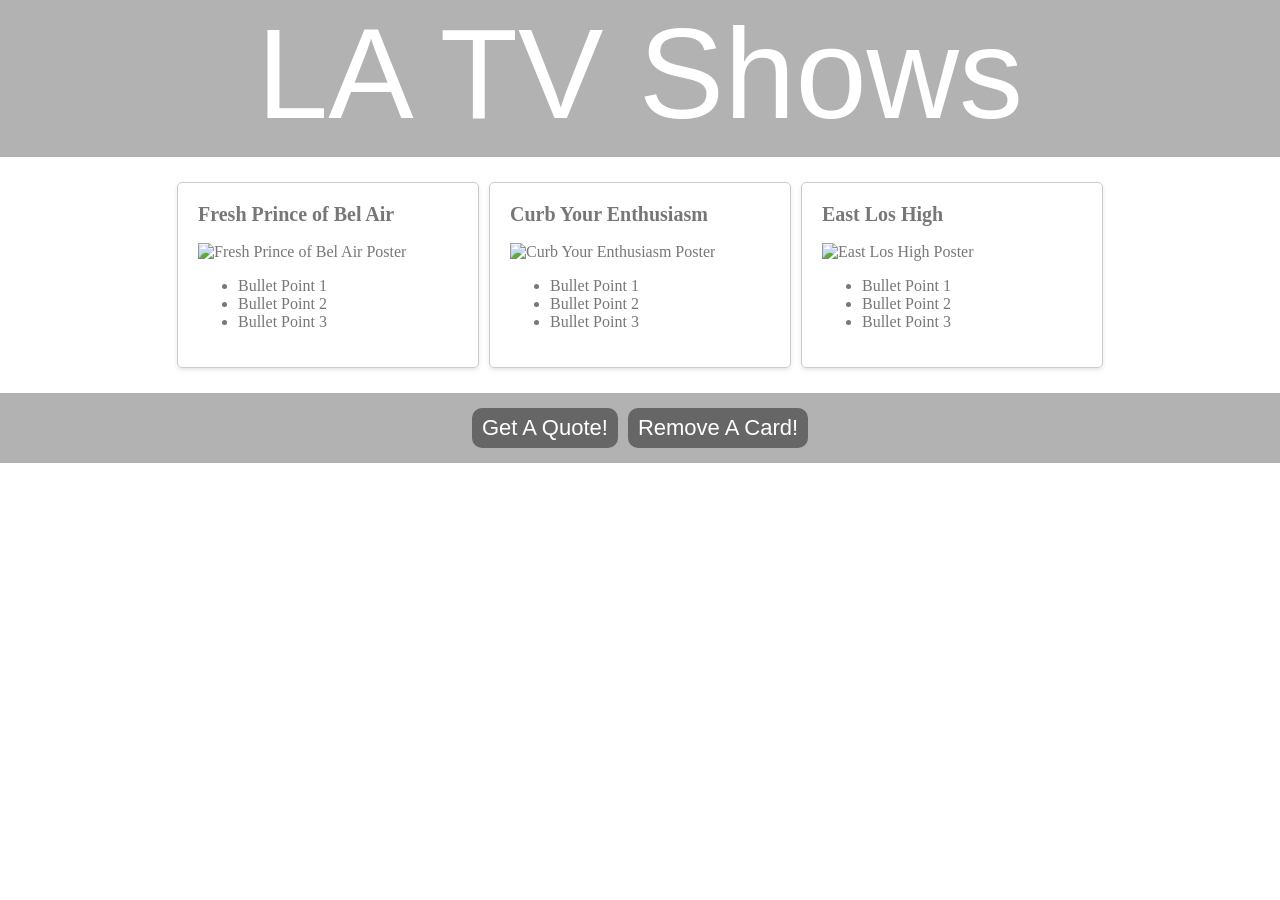
==== index.html @ 78a53ff5 "Initial commit" ====
<!doctype html>
<html>
  <head>
    <title>LA TV Shows | Home</title>
    <meta name="description" content="A Catalog of Shows Set in Los Angeles" />
    <link rel="stylesheet" href="style.css" />
    <script type="text/javascript" src="scripts.js"></script>
  </head>

  <body>
    <header class="main-header">
      <h1 class="title">LA TV Shows</h1>
    </header>
    <div id="card-container"></div>
    <div class="card" style="display: none">
      <div class="card-content">
        <h2>TV Show Title</h2>
        <img src="" alt="TV Show Poster" />
        <ul>
          <li>Bullet Point 1</li>
          <li>Bullet Point 2</li>
          <li>Bullet Point 3</li>
        </ul>
      </div>
    </div>
    <div class="footer">
      <button onclick="quoteAlert()">Get A Quote!</button>
      <button onclick="removeLastCard()">Remove A Card!</button>
    </div>
  </body>
</html>
---- style.css ----
html,
body {
  margin: 0;
  padding: 0;
}

.main-header {
  background-color: rgba(0, 0, 0, 0.3);
  padding-bottom: 10px;
}

.title {
  text-align: center;
  margin: 0;
  font-size: 8em;
  font-family: "Helvetica";
  font-weight: normal;
  color: white;
}

#card-container {
  display: flex;
  justify-content: center;
  margin: 20px;
}

.card {
  width: 300px;
  border: 1px solid #ccc;
  border-radius: 5px;
  box-shadow: 0 2px 4px rgba(0, 0, 0, 0.1);
  margin: 5px;
}

.card-content {
  padding: 20px;
  font-family: "Verdana";
  color: #777;
}

.card-content h2 {
  margin-top: 0;
  font-size: 20px;
}

.card img {
  width: 100%;
  height: auto;
}

.footer {
  display: flex;
  justify-content: center;
  background-color: rgba(0, 0, 0, 0.3);
  padding: 10px;
}

button {
  text-align: center;
  background-color: #666;
  border: none;
  padding-left: 10px;
  padding-right: 10px;
  height: 40px;
  border-radius: 10px;
  color: white;
  font-size: 22px;
  cursor: pointer;
  margin: 5px;
}
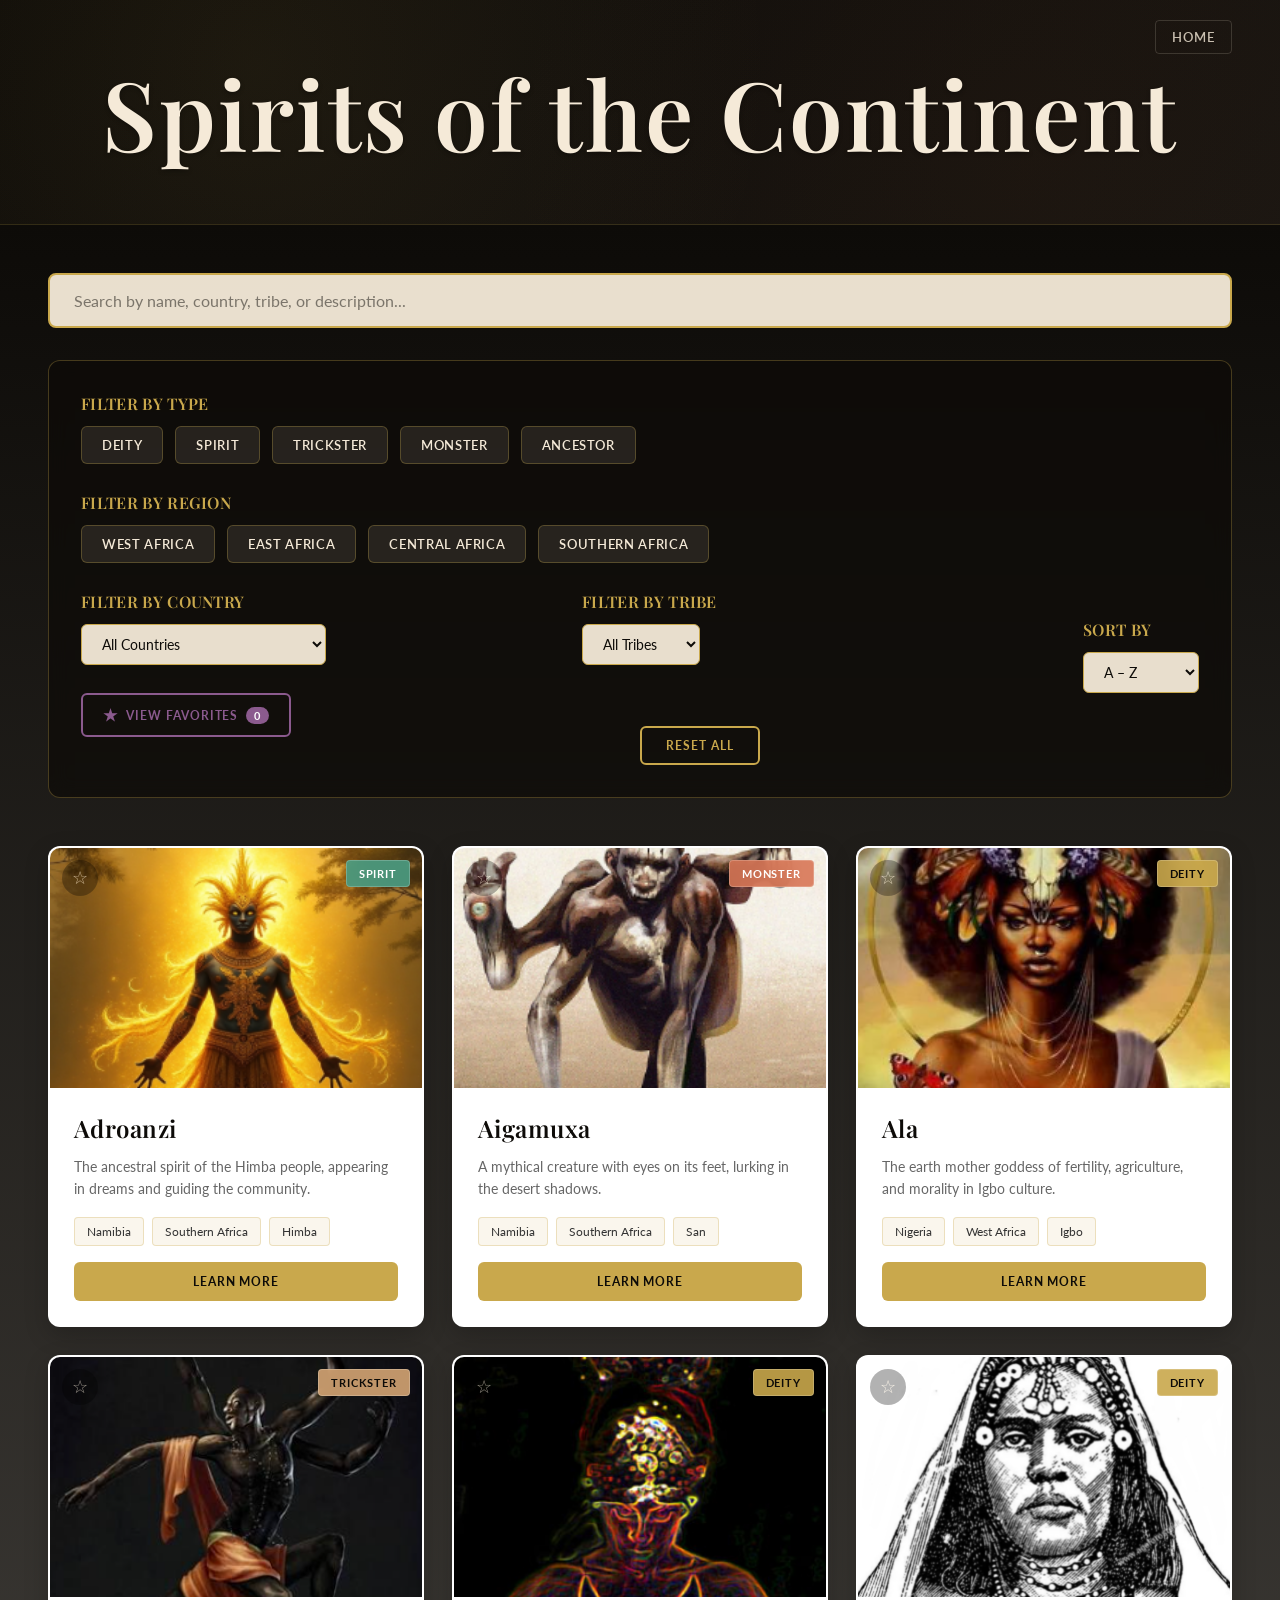
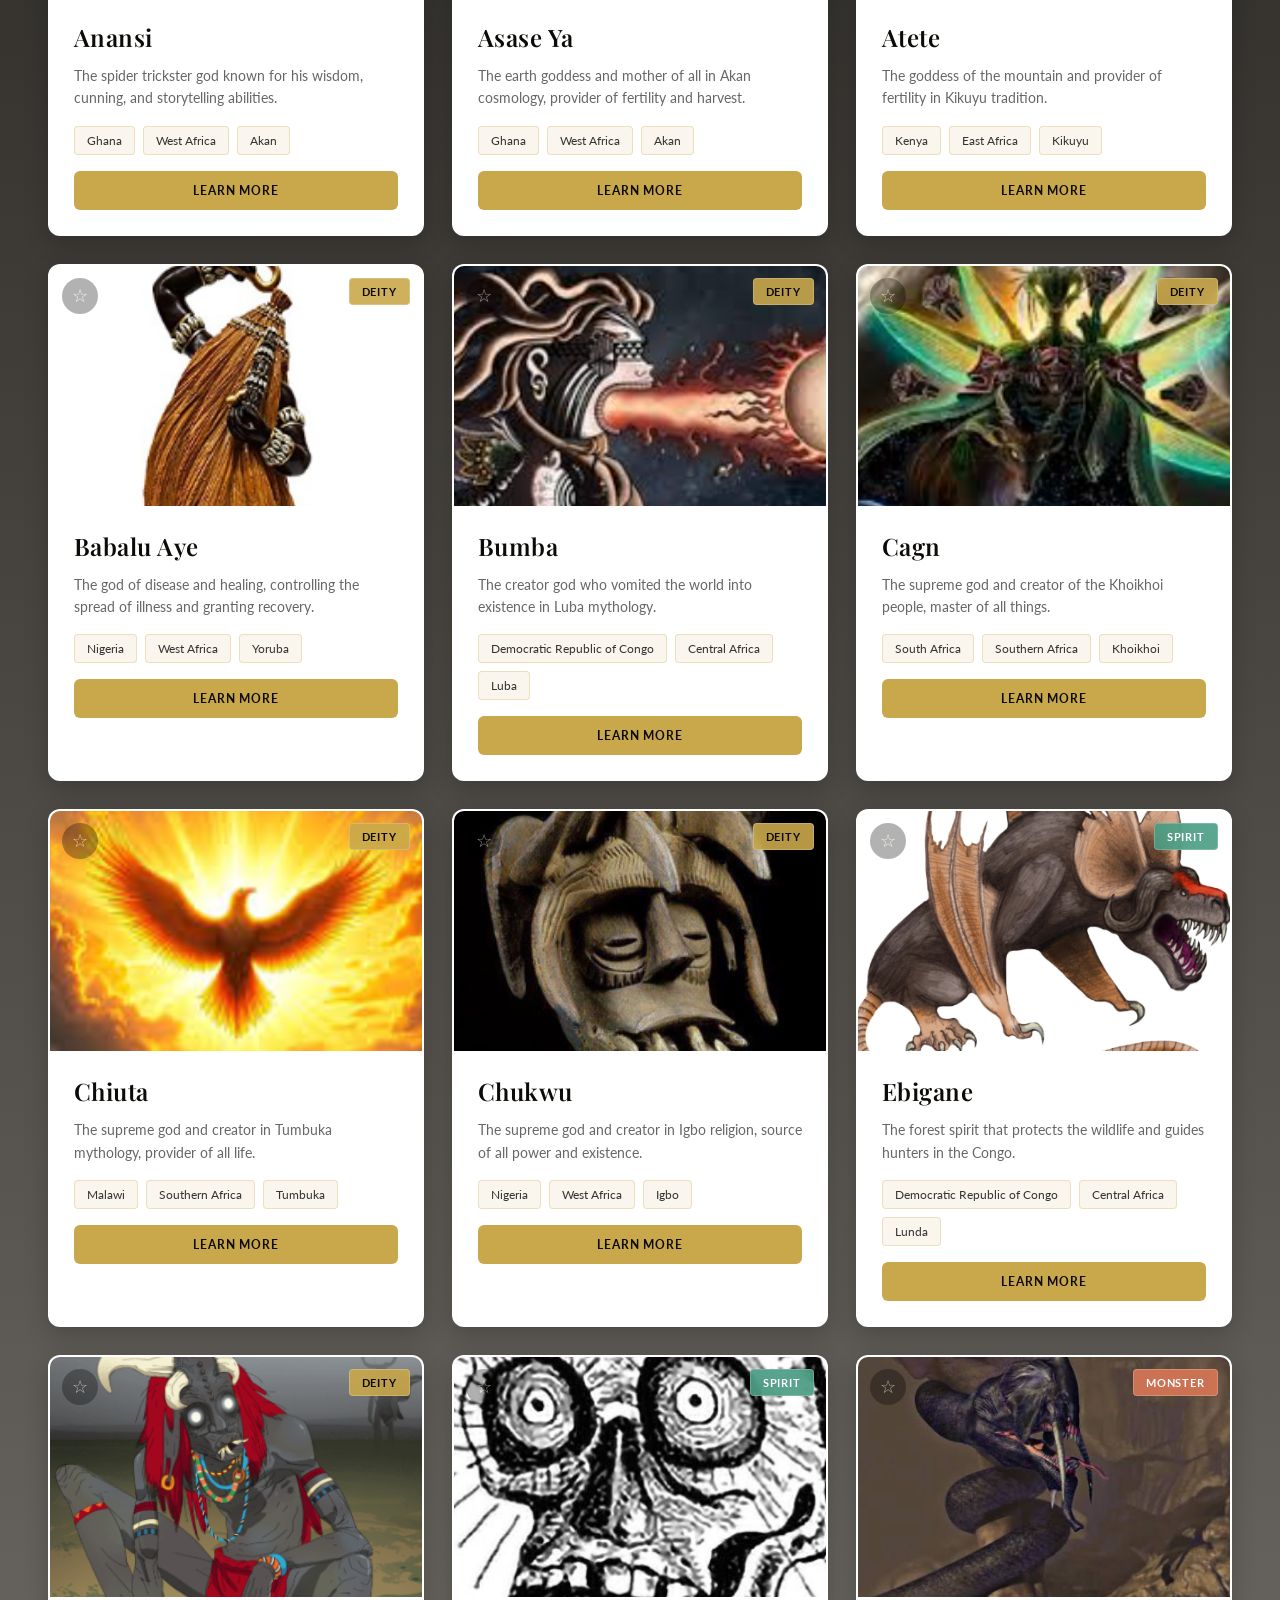
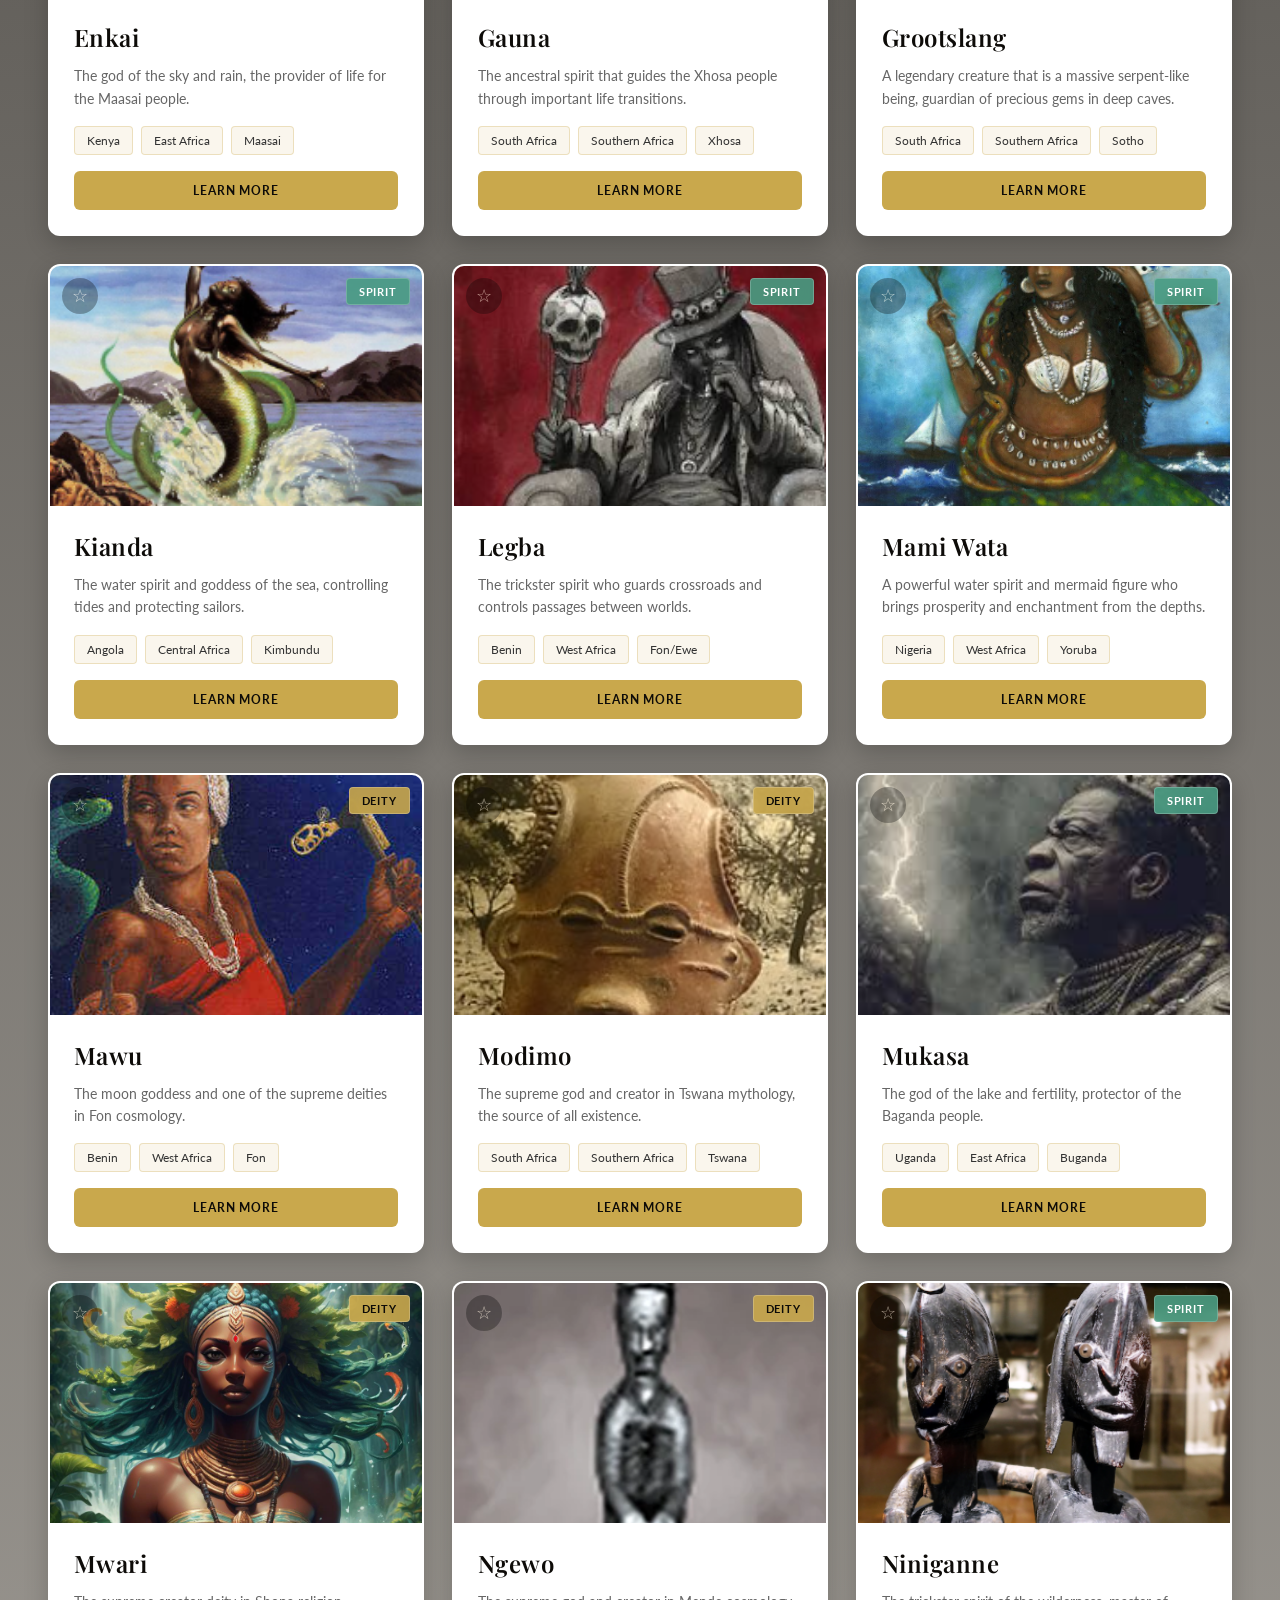
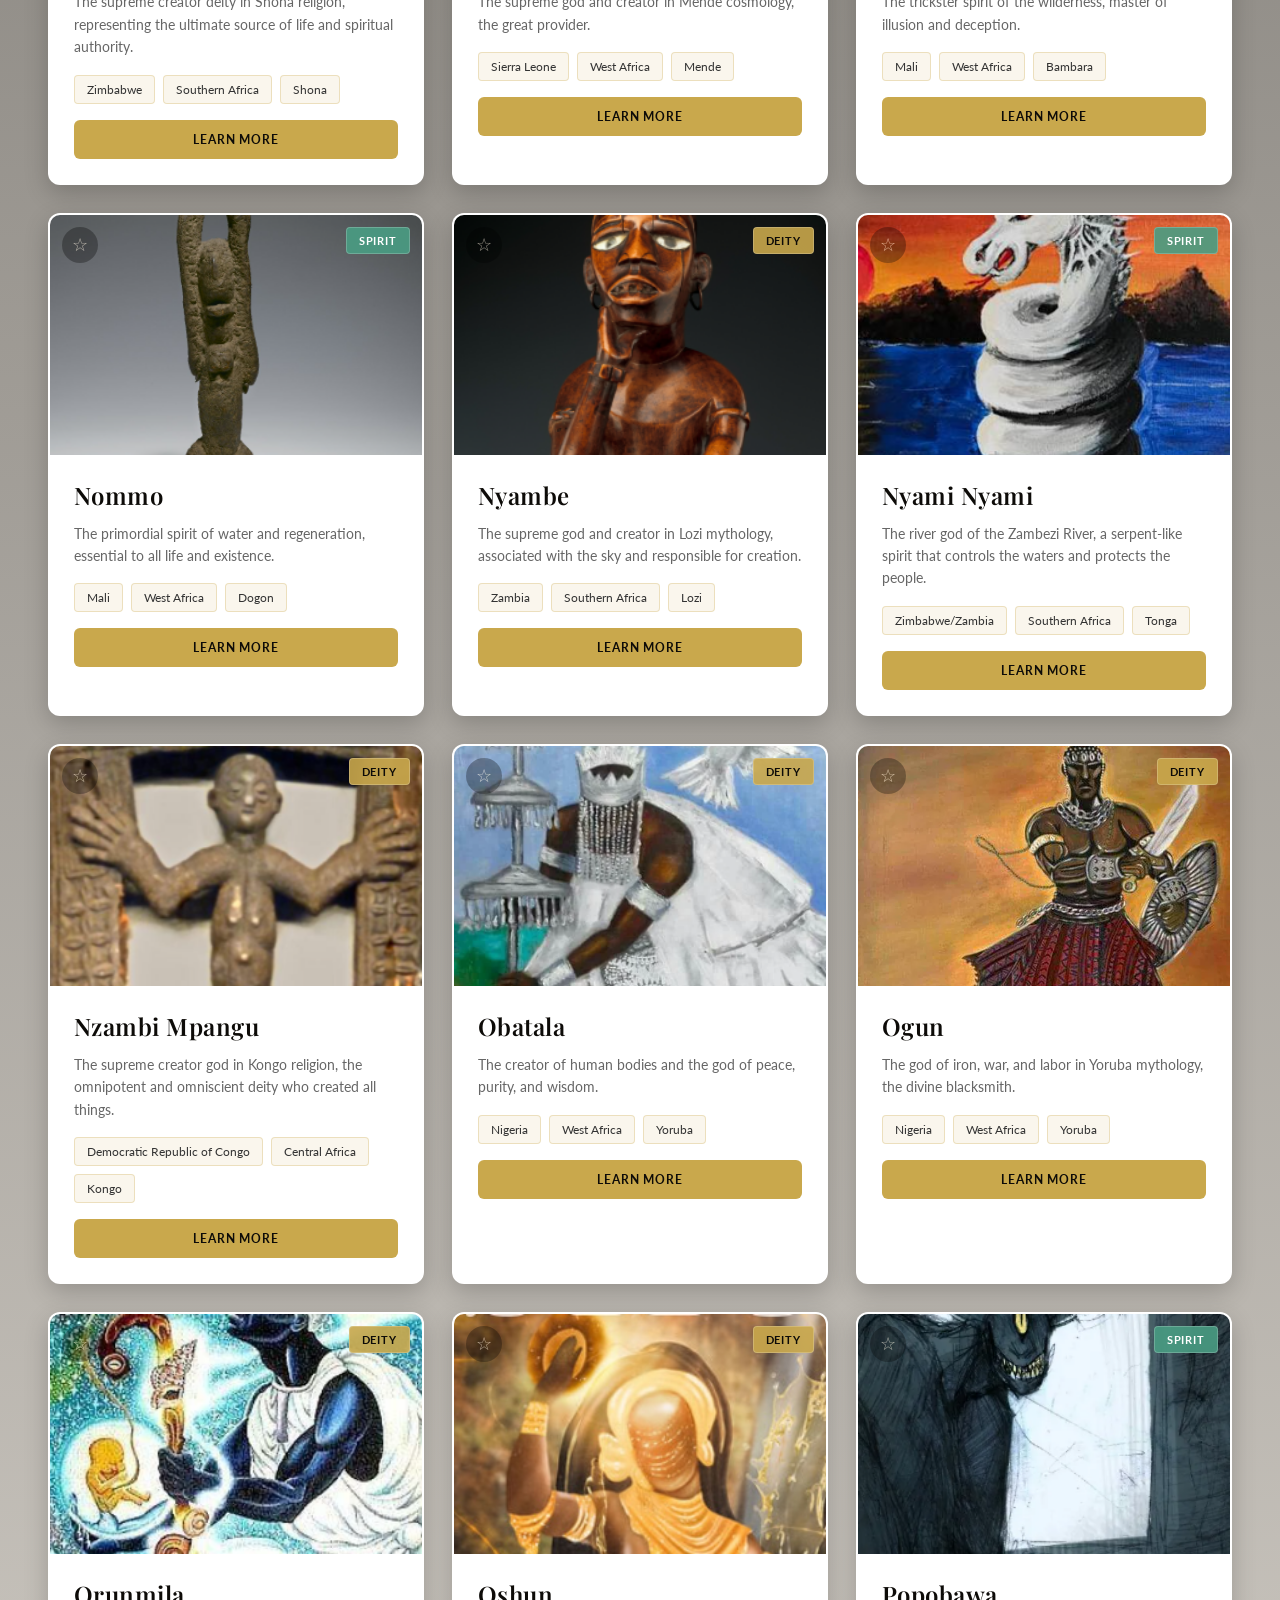
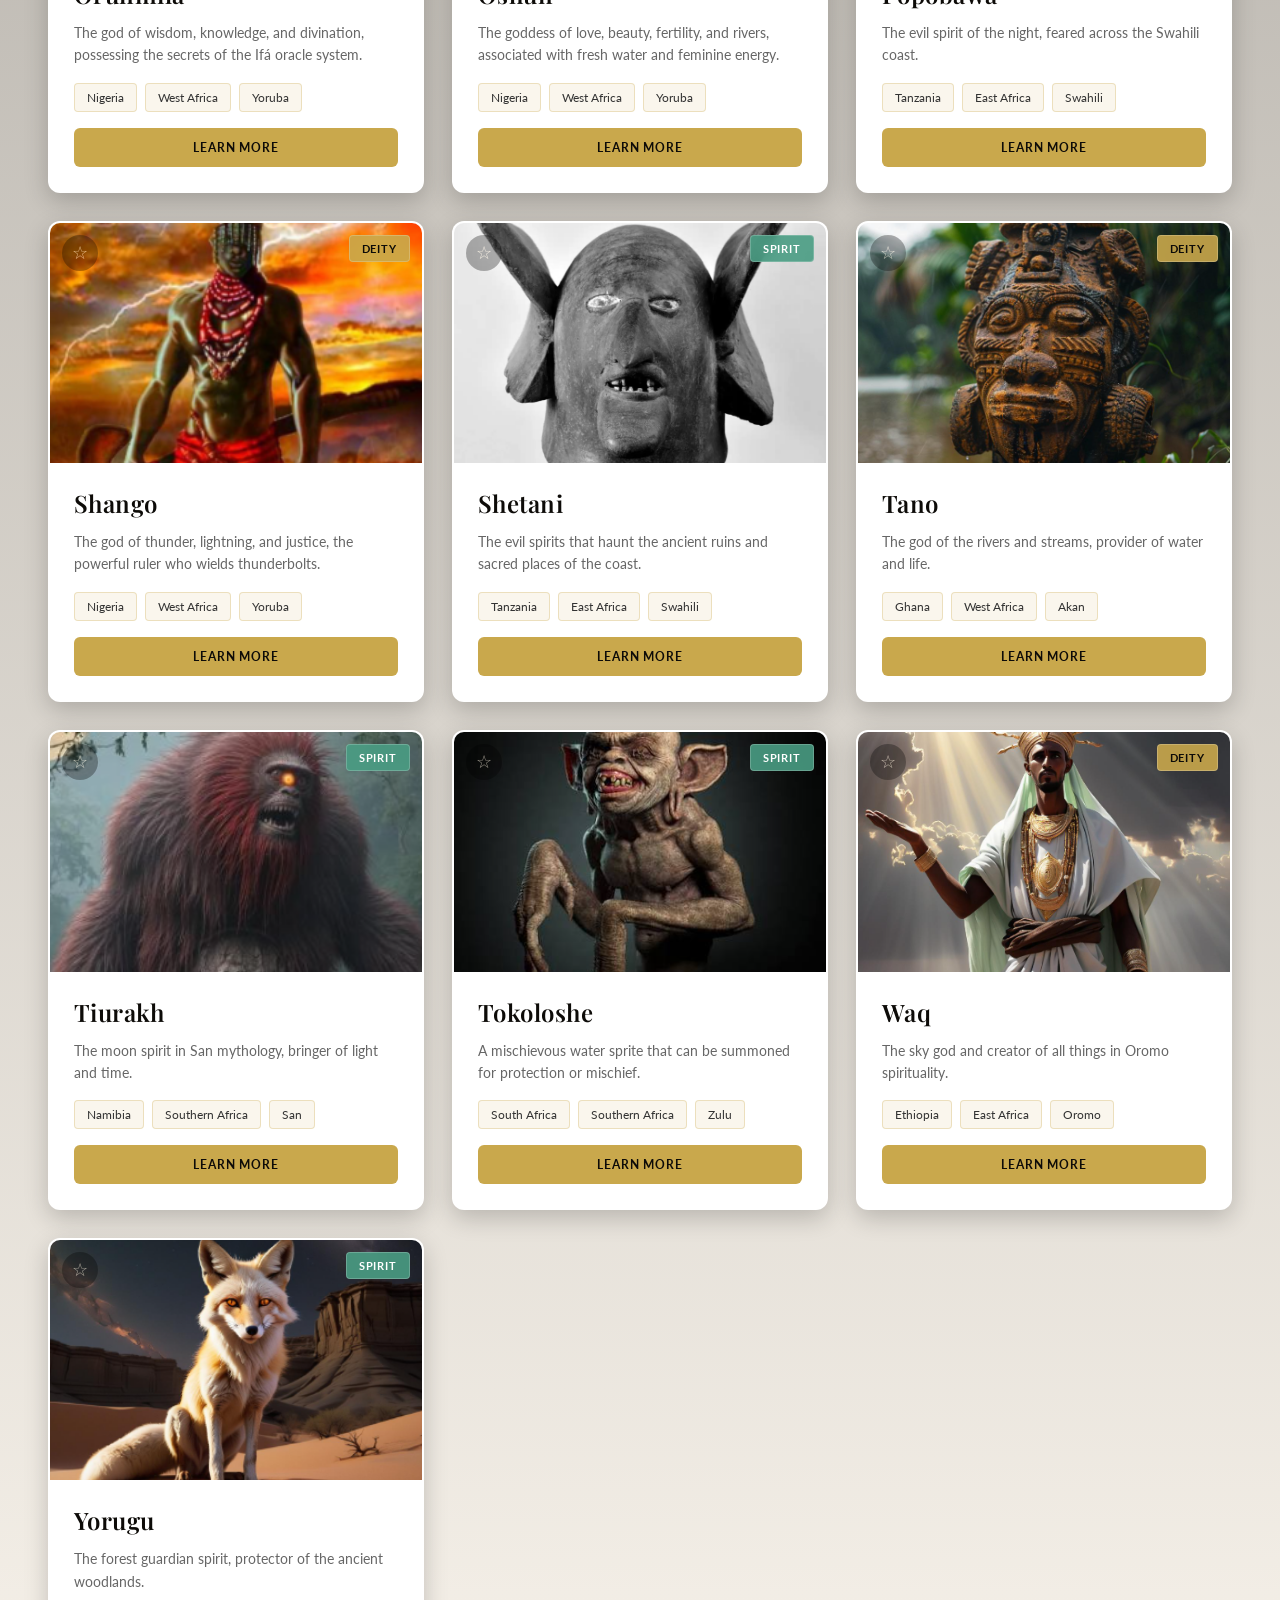
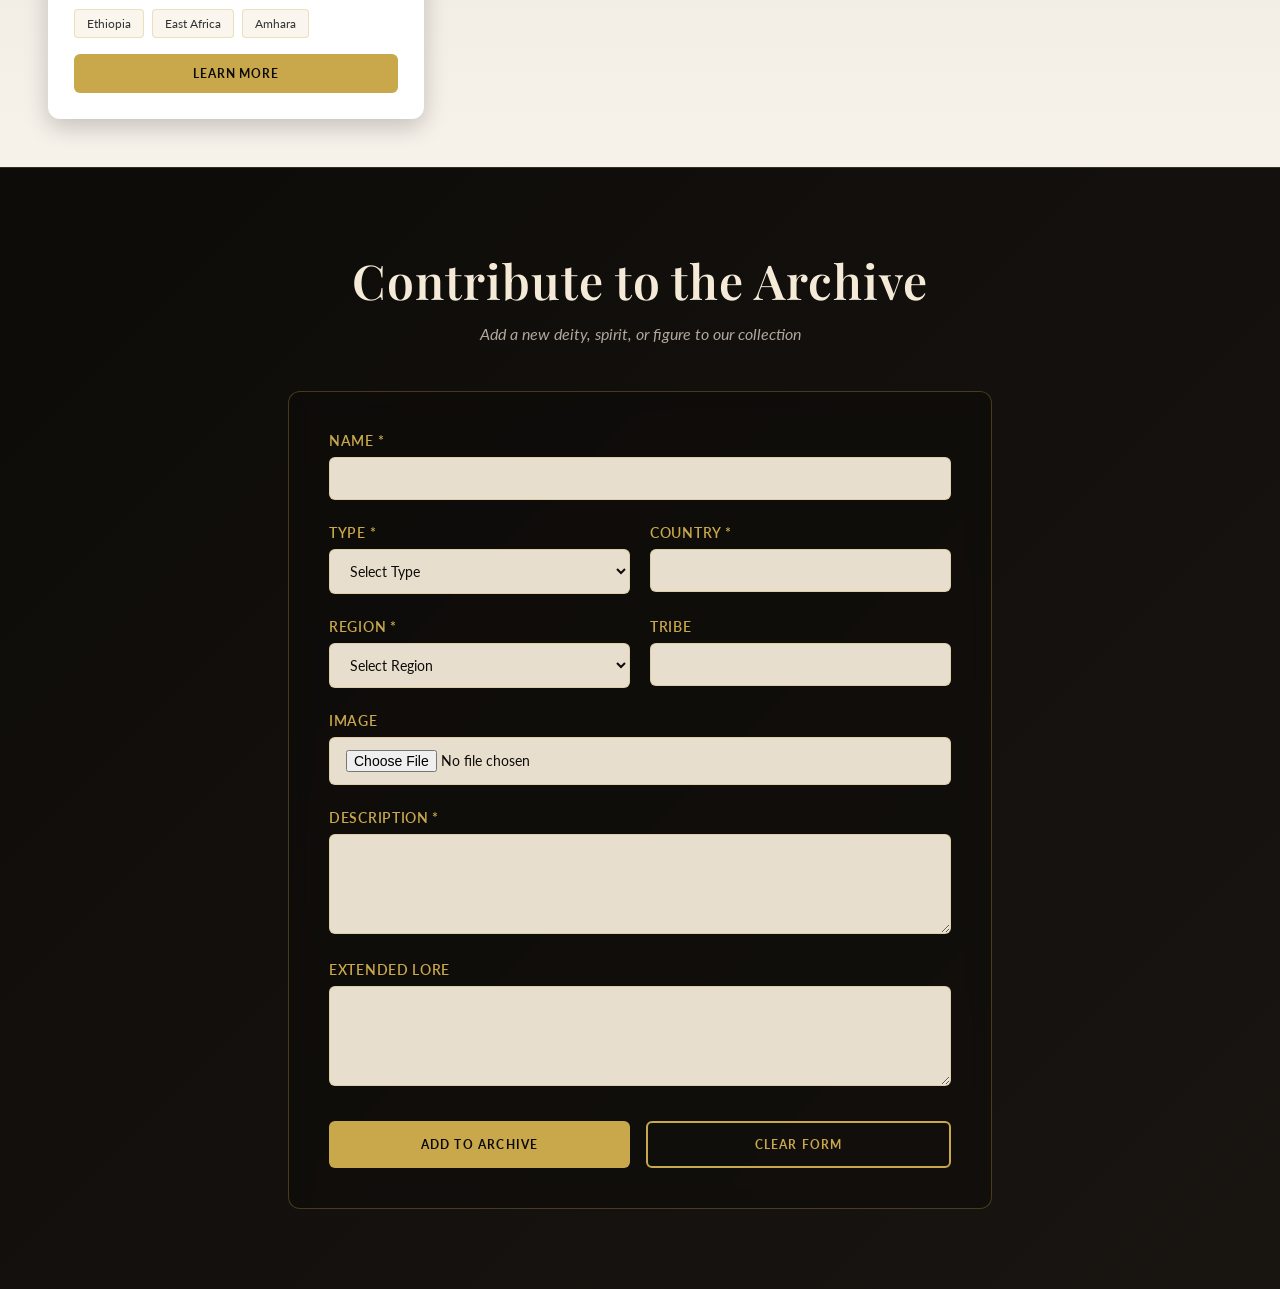
==== commit c85892e0: "Update project with 40 mythology entries, image upload feature, and hero page" ====
--- a/index.html
+++ b/index.html
@@ -1,31 +1,217 @@
 <!doctype html>
 <html>
   <head>
-    <title>LA TV Shows | Home</title>
-    <meta name="description" content="A Catalog of Shows Set in Los Angeles" />
+    <link rel="preconnect" href="https://fonts.googleapis.com">
+    <link rel="preconnect" href="https://fonts.gstatic.com" crossorigin>
+    <link href="https://fonts.googleapis.com/css2?family=Playfair+Display:ital,wght@0,400;0,600;1,400&family=Cormorant+Garamond:ital,wght@0,300;0,400;1,300&family=Lato:wght@300;400;700&display=swap" rel="stylesheet">
+    <title>Spirits of the Continent | African Mythology Catalogue</title>
+    <meta name="description" content="A catalogue of African mythological figures and deities from across the continent" />
     <link rel="stylesheet" href="style.css" />
+  </head>
+
+  <body>
+    <!-- HEADER WITH VIDEO BACKGROUND -->
+    <header class="main-header" id="home">
+      <!-- Video Background -->
+      <video class="header-video-bg" autoplay muted loop playsinline>
+        <source src="assets/index background video.mp4" type="video/mp4">
+      </video>
+      <!-- Overlay for consistent styling -->
+      <div class="header-overlay"></div>
+      
+      <!-- Navigation -->
+      <nav class="header-nav">
+        <a href="hero.html" class="nav-link">Home</a>
+      </nav>
+      
+      <h1 class="title">Spirits of the Continent</h1>
+    </header>
+
+    <!-- CATALOGUE SECTION -->
+    <main class="catalogue-section" id="catalogue">
+      
+      <!-- SEARCH & FILTER PANEL -->
+      <div class="filter-panel">
+        
+        <!-- SEARCH BAR -->
+        <div class="search-container">
+          <input 
+            type="text" 
+            id="search-input" 
+            class="search-input" 
+            placeholder="Search by name, country, tribe, or description..."
+          >
+        </div>
+
+        <!-- FILTER CONTROLS -->
+        <div class="filter-controls">
+          
+          <!-- TYPE FILTERS -->
+          <div class="filter-group">
+            <h3 class="filter-label">Filter by Type</h3>
+            <div class="pills-container">
+              <button class="type-pill" data-type="Deity">Deity</button>
+              <button class="type-pill" data-type="Spirit">Spirit</button>
+              <button class="type-pill" data-type="Trickster">Trickster</button>
+              <button class="type-pill" data-type="Monster">Monster</button>
+              <button class="type-pill" data-type="Ancestor">Ancestor</button>
+            </div>
+          </div>
+
+          <!-- REGION FILTERS -->
+          <div class="filter-group">
+            <h3 class="filter-label">Filter by Region</h3>
+            <div class="pills-container">
+              <button class="region-pill" data-region="West Africa">West Africa</button>
+              <button class="region-pill" data-region="East Africa">East Africa</button>
+              <button class="region-pill" data-region="Central Africa">Central Africa</button>
+              <button class="region-pill" data-region="Southern Africa">Southern Africa</button>
+            </div>
+          </div>
+
+          <!-- DROPDOWNS ROW -->
+          <div class="filter-row">
+            <!-- COUNTRY DROPDOWN -->
+            <div class="filter-group">
+              <label for="country-filter" class="filter-label">Filter by Country</label>
+              <select id="country-filter" class="filter-select">
+                <option value="">All Countries</option>
+              </select>
+            </div>
+
+            <!-- TRIBE DROPDOWN -->
+            <div class="filter-group">
+              <label for="tribe-filter" class="filter-label">Filter by Tribe</label>
+              <select id="tribe-filter" class="filter-select">
+                <option value="">All Tribes</option>
+              </select>
+            </div>
+
+            <!-- SORT DROPDOWN -->
+            <div class="filter-group">
+              <label for="sort-select" class="filter-label">Sort By</label>
+              <select id="sort-select" class="filter-select">
+                <option value="a-z">A – Z</option>
+                <option value="z-a">Z – A</option>
+                <option value="region">By Region</option>
+                <option value="type">By Type</option>
+              </select>
+            </div>
+          </div>
+
+          <!-- SECOND ROW: FAVORITES & RESET -->
+          <div class="filter-row">
+            <!-- FAVORITES BUTTON -->
+            <div class="filter-group">
+              <button id="favorites-btn" class="btn-favorites">
+                <span class="favorites-icon">★</span> View Favorites
+                <span id="favorites-count" class="favorites-count">0</span>
+              </button>
+            </div>
+
+            <!-- RESET BUTTON -->
+            <div class="filter-group">
+              <button id="reset-btn" class="btn-reset">Reset All</button>
+            </div>
+          </div>
+        </div>
+      </div>
+
+      <!-- MYTHS GRID -->
+      <div id="myths-grid" class="myths-grid">
+        <!-- Cards rendered by JavaScript -->
+      </div>
+    </main>
+
+    <!-- ADD DEITY SECTION -->
+    <section class="add-deity-section">
+      <div class="add-deity-container">
+        <h2 class="section-title">Contribute to the Archive</h2>
+        <p class="section-subtitle">Add a new deity, spirit, or figure to our collection</p>
+        
+        <form id="add-deity-form" class="deity-form">
+          <div class="form-group">
+            <label for="deity-name">Name *</label>
+            <input type="text" id="deity-name" required>
+          </div>
+
+          <div class="form-row">
+            <div class="form-group">
+              <label for="deity-type">Type *</label>
+              <select id="deity-type" required>
+                <option value="">Select Type</option>
+                <option value="Deity">Deity</option>
+                <option value="Spirit">Spirit</option>
+                <option value="Trickster">Trickster</option>
+                <option value="Monster">Monster</option>
+                <option value="Ancestor">Ancestor</option>
+              </select>
+            </div>
+
+            <div class="form-group">
+              <label for="deity-country">Country *</label>
+              <input type="text" id="deity-country" required>
+            </div>
+          </div>
+
+          <div class="form-row">
+            <div class="form-group">
+              <label for="deity-region">Region *</label>
+              <select id="deity-region" required>
+                <option value="">Select Region</option>
+                <option value="West Africa">West Africa</option>
+                <option value="East Africa">East Africa</option>
+                <option value="Central Africa">Central Africa</option>
+                <option value="Southern Africa">Southern Africa</option>
+              </select>
+            </div>
+
+            <div class="form-group">
+              <label for="deity-tribe">Tribe</label>
+              <input type="text" id="deity-tribe">
+            </div>
+          </div>
+
+          <div class="form-group">
+            <label for="deity-image">Image</label>
+            <input type="file" id="deity-image" accept="image/*">
+          </div>
+
+          <div class="form-group">
+            <label for="deity-description">Description *</label>
+            <textarea id="deity-description" required></textarea>
+          </div>
+
+          <div class="form-group">
+            <label for="deity-lore">Extended Lore</label>
+            <textarea id="deity-lore"></textarea>
+          </div>
+
+          <div class="form-actions">
+            <button type="submit" class="btn-submit">Add to Archive</button>
+            <button type="button" id="clear-form-btn" class="btn-clear">Clear Form</button>
+          </div>
+        </form>
+      </div>
+    </section>
+
+    <!-- DETAIL MODAL -->
+    <div id="detail-modal" class="modal">
+      <!-- Content rendered by JavaScript -->
+    </div>
+
+    <!-- EDIT MODAL -->
+    <div id="edit-modal" class="modal">
+      <div class="modal-content">
+        <button class="modal-close">&times;</button>
+        <div class="modal-body">
+          <form id="edit-deity-form" class="deity-form">
+            <!-- Form content rendered by JavaScript -->
+          </form>
+        </div>
+      </div>
+    </div>
+
     <script type="text/javascript" src="scripts.js"></script>
-  </head>
-
-  <body>
-    <header class="main-header">
-      <h1 class="title">LA TV Shows</h1>
-    </header>
-    <div id="card-container"></div>
-    <div class="card" style="display: none">
-      <div class="card-content">
-        <h2>TV Show Title</h2>
-        <img src="" alt="TV Show Poster" />
-        <ul>
-          <li>Bullet Point 1</li>
-          <li>Bullet Point 2</li>
-          <li>Bullet Point 3</li>
-        </ul>
-      </div>
-    </div>
-    <div class="footer">
-      <button onclick="quoteAlert()">Get A Quote!</button>
-      <button onclick="removeLastCard()">Remove A Card!</button>
-    </div>
   </body>
 </html>
--- a/style.css
+++ b/style.css
@@ -1,70 +1,1490 @@
-html,
-body {
-  margin: 0;
-  padding: 0;
-}
-
+/* ===== CSS VARIABLES & GLOBAL ===== */
+* { 
+  box-sizing: border-box; 
+  margin: 0; 
+  padding: 0; 
+}
+
+:root {
+  --gold: #c9a84c;
+  --cream: #f5ead8;
+  --white: #ffffff;
+  --dark-bg: #0d0b08;
+  --dark-secondary: #1a1612;
+  --dark-tertiary: #2a2418;
+  --teal: #4a9d83;
+  --amber: #d4a574;
+  --coral: #d97757;
+  --purple: #8b5a8e;
+  --transition: all 0.3s ease;
+}
+
+body { 
+  background: var(--dark-bg);
+  background-image:
+    radial-gradient(circle at 25% 25%, rgba(201,168,76,0.03) 0%, transparent 50%),
+    radial-gradient(circle at 75% 75%, rgba(122,58,16,0.02) 0%, transparent 50%);
+  min-height: 100vh;
+  font-family: 'Lato', sans-serif;
+  color: var(--cream);
+}
+
+/* ===== PAGE HEADER ===== */
 .main-header {
-  background-color: rgba(0, 0, 0, 0.3);
-  padding-bottom: 10px;
+  position: relative;
+  background: linear-gradient(135deg, rgba(13,11,8,0.95) 0%, rgba(26,22,18,0.9) 100%);
+  padding: 48px 0;
+  border-bottom: 1px solid rgba(201,168,76,0.2);
+  overflow: hidden;
+}
+
+/* Header Navigation */
+.header-nav {
+  position: absolute;
+  top: 20px;
+  right: 48px;
+  display: flex;
+  gap: 24px;
+  z-index: 10;
+}
+
+.nav-link {
+  font-family: 'Lato', sans-serif;
+  font-size: 13px;
+  font-weight: 600;
+  letter-spacing: 0.08em;
+  text-transform: uppercase;
+  color: var(--cream);
+  text-decoration: none;
+  opacity: 0.8;
+  transition: var(--transition);
+  padding: 8px 16px;
+  border: 1px solid rgba(245,234,216,0.2);
+  border-radius: 4px;
+}
+
+.nav-link:hover {
+  opacity: 1;
+  color: var(--gold);
+  border-color: var(--gold);
+}
+
+/* ===== ABOUT SECTION ===== */
+.about-section {
+  background: linear-gradient(135deg, rgba(13,11,8,0.95) 0%, rgba(26,22,18,0.9) 100%);
+  padding: 80px 0;
+  border-bottom: 1px solid rgba(201,168,76,0.2);
+}
+
+.about-container {
+  max-width: 800px;
+  margin: 0 auto;
+  padding: 0 48px;
+}
+
+.about-title {
+  font-family: 'Playfair Display', serif;
+  font-size: 48px;
+  font-weight: 600;
+  color: var(--gold);
+  text-align: center;
+  margin-bottom: 32px;
+  letter-spacing: 0.02em;
+}
+
+.about-text {
+  font-family: 'Lato', sans-serif;
+  font-size: 16px;
+  color: var(--cream);
+  line-height: 1.8;
+  margin-bottom: 24px;
+  opacity: 0.9;
+}
+
+.about-text strong {
+  color: var(--gold);
+  font-weight: 600;
+}
+
+.about-back-link {
+  display: inline-block;
+  margin-top: 24px;
+  font-family: 'Lato', sans-serif;
+  font-size: 14px;
+  font-weight: 600;
+  color: var(--gold);
+  text-decoration: none;
+  transition: var(--transition);
+}
+
+.about-back-link:hover {
+  opacity: 0.8;
+  transform: translateX(-4px);
+}
+
+/* About CTA Button for Hero Page */
+.about-cta-button {
+  display: inline-block;
+  margin-top: 24px;
+  padding: 14px 32px;
+  background: var(--gold);
+  color: var(--dark-bg);
+  font-family: 'Lato', sans-serif;
+  font-size: 14px;
+  font-weight: 700;
+  letter-spacing: 0.1em;
+  text-transform: uppercase;
+  text-decoration: none;
+  border-radius: 6px;
+  transition: var(--transition);
+}
+
+.about-cta-button:hover {
+  background: #e2c87a;
+  transform: translateY(-2px);
+  box-shadow: 0 8px 24px rgba(201,168,76,0.3);
+}
+
+/* ===== DARK ABOUT SECTION (Separate from hero video) ===== */
+.about-section-dark {
+  background: #000000;
+  padding: 80px 0;
+  border-top: 1px solid rgba(201,168,76,0.2);
+}
+
+.about-section-dark .about-container {
+  max-width: 800px;
+  margin: 0 auto;
+  padding: 0 48px;
+}
+
+.about-title-dark {
+  font-family: 'Playfair Display', serif;
+  font-size: 48px;
+  font-weight: 600;
+  color: var(--gold);
+  text-align: center;
+  margin-bottom: 32px;
+  letter-spacing: 0.02em;
+}
+
+.about-text-dark {
+  font-family: 'Lato', sans-serif;
+  font-size: 16px;
+  color: var(--cream);
+  line-height: 1.8;
+  margin-bottom: 24px;
+  opacity: 0.9;
+}
+
+.about-text-dark strong {
+  color: var(--gold);
+  font-weight: 600;
+}
+
+/* ===== FAVORITES BUTTON ===== */
+.btn-favorites {
+  display: flex;
+  align-items: center;
+  gap: 8px;
+  padding: 10px 20px;
+  background: transparent;
+  border: 2px solid var(--purple);
+  color: var(--purple);
+  font-family: 'Lato', sans-serif;
+  font-size: 12px;
+  font-weight: 700;
+  letter-spacing: 0.08em;
+  text-transform: uppercase;
+  border-radius: 6px;
+  cursor: pointer;
+  transition: var(--transition);
+}
+
+.btn-favorites:hover {
+  background: var(--purple);
+  color: var(--white);
+}
+
+.btn-favorites.active {
+  background: var(--purple);
+  color: var(--white);
+}
+
+.favorites-icon {
+  font-size: 16px;
+}
+
+.favorites-count {
+  background: var(--purple);
+  color: var(--white);
+  padding: 2px 8px;
+  border-radius: 10px;
+  font-size: 11px;
+}
+
+.btn-favorites:hover .favorites-count,
+.btn-favorites.active .favorites-count {
+  background: var(--white);
+  color: var(--purple);
+}
+
+/* Favorite Star on Card */
+.card-favorite-btn {
+  position: absolute;
+  top: 12px;
+  left: 12px;
+  width: 36px;
+  height: 36px;
+  background: rgba(0,0,0,0.5);
+  border: none;
+  border-radius: 50%;
+  cursor: pointer;
+  font-size: 18px;
+  color: var(--cream);
+  opacity: 0.6;
+  transition: var(--transition);
+  z-index: 5;
+  display: flex;
+  align-items: center;
+  justify-content: center;
+}
+
+.card-favorite-btn:hover {
+  opacity: 1;
+  transform: scale(1.1);
+}
+
+.card-favorite-btn.favorited {
+  color: #ffd700;
+  opacity: 1;
+}
+
+/* Video Background for Header */
+.header-video-bg {
+  position: absolute;
+  top: 0;
+  left: 0;
+  width: 100%;
+  height: 100%;
+  object-fit: cover;
+  z-index: 0;
+}
+
+/* Overlay on top of video */
+.header-overlay {
+  position: absolute;
+  top: 0;
+  left: 0;
+  width: 100%;
+  height: 100%;
+  background: linear-gradient(135deg, rgba(13,11,8,0.85) 0%, rgba(26,22,18,0.8) 100%);
+  z-index: 1;
+}
+
+.main-header::before {
+  content: '';
+  position: absolute;
+  top: 0;
+  left: 0;
+  right: 0;
+  bottom: 0;
+  background: 
+    radial-gradient(circle at 20% 30%, rgba(201,168,76,0.08) 0%, transparent 50%),
+    radial-gradient(circle at 80% 70%, rgba(122,58,16,0.06) 0%, transparent 50%);
+  pointer-events: none;
+  z-index: 2;
 }
 
 .title {
+  position: relative;
+  z-index: 3;
   text-align: center;
   margin: 0;
-  font-size: 8em;
-  font-family: "Helvetica";
-  font-weight: normal;
-  color: white;
-}
-
-#card-container {
-  display: flex;
+  font-family: 'Playfair Display', serif;
+  font-size: clamp(48px, 8vw, 96px);
+  font-weight: 600;
+  color: var(--cream);
+  letter-spacing: 0.02em;
+  text-shadow: 0 2px 4px rgba(0,0,0,0.3);
+}
+
+/* ===== CATALOGUE SECTION ===== */
+.catalogue-section {
+  background: linear-gradient(180deg, #0d0b08 0%, #f7f2ea 100%);
+  padding: 48px 0;
+  min-height: 100vh;
+}
+
+/* ===== FILTER PANEL ===== */
+.filter-panel {
+  max-width: 1400px;
+  margin: 0 auto;
+  padding: 0 48px 48px 48px;
+}
+
+/* Search Container */
+.search-container {
+  margin-bottom: 32px;
+}
+
+.search-input {
+  width: 100%;
+  padding: 16px 24px;
+  font-size: 16px;
+  font-family: 'Lato', sans-serif;
+  background: rgba(245,234,216,0.95);
+  border: 2px solid var(--gold);
+  border-radius: 8px;
+  color: var(--dark-bg);
+  transition: var(--transition);
+}
+
+.search-input::placeholder {
+  color: rgba(13,11,8,0.5);
+}
+
+.search-input:focus {
+  outline: none;
+  box-shadow: 0 0 0 3px rgba(201,168,76,0.2);
+  border-color: var(--gold);
+}
+
+/* Filter Controls */
+.filter-controls {
+  background: rgba(13,11,8,0.7);
+  border: 1px solid rgba(201,168,76,0.3);
+  border-radius: 12px;
+  padding: 32px;
+  backdrop-filter: blur(10px);
+}
+
+.filter-group {
+  margin-bottom: 28px;
+}
+
+.filter-group:last-child {
+  margin-bottom: 0;
+}
+
+.filter-label {
+  font-family: 'Playfair Display', serif;
+  font-size: 16px;
+  font-weight: 600;
+  color: var(--gold);
+  margin-bottom: 12px;
+  display: block;
+  letter-spacing: 0.02em;
+  text-transform: uppercase;
+}
+
+/* Pill Buttons */
+.pills-container {
+  display: flex;
+  gap: 12px;
+  flex-wrap: wrap;
+}
+
+.type-pill,
+.region-pill {
+  padding: 10px 20px;
+  background: rgba(245,234,216,0.1);
+  border: 1px solid rgba(201,168,76,0.3);
+  color: var(--cream);
+  font-family: 'Lato', sans-serif;
+  font-size: 13px;
+  font-weight: 600;
+  letter-spacing: 0.05em;
+  text-transform: uppercase;
+  border-radius: 6px;
+  cursor: pointer;
+  transition: var(--transition);
+}
+
+.type-pill:hover,
+.region-pill:hover {
+  border-color: var(--gold);
+  background: rgba(201,168,76,0.15);
+}
+
+.type-pill.active,
+.region-pill.active {
+  background: var(--gold);
+  color: var(--dark-bg);
+  border-color: var(--gold);
+}
+
+/* Filter Row */
+.filter-row {
+  display: grid;
+  grid-template-columns: 1fr 1fr auto;
+  gap: 20px;
+  align-items: flex-end;
+}
+
+/* Dropdown Selects */
+.filter-select {
+  padding: 10px 16px;
+  background: rgba(245,234,216,0.95);
+  border: 1px solid var(--gold);
+  border-radius: 6px;
+  font-family: 'Lato', sans-serif;
+  font-size: 14px;
+  color: var(--dark-bg);
+  cursor: pointer;
+  transition: var(--transition);
+}
+
+.filter-select:hover {
+  border-color: var(--gold);
+  box-shadow: 0 0 0 3px rgba(201,168,76,0.1);
+}
+
+.filter-select:focus {
+  outline: none;
+  box-shadow: 0 0 0 3px rgba(201,168,76,0.2);
+}
+
+/* Reset Button */
+.btn-reset {
+  padding: 10px 24px;
+  background: transparent;
+  border: 2px solid var(--gold);
+  color: var(--gold);
+  font-family: 'Lato', sans-serif;
+  font-size: 12px;
+  font-weight: 700;
+  letter-spacing: 0.08em;
+  text-transform: uppercase;
+  border-radius: 6px;
+  cursor: pointer;
+  transition: var(--transition);
+}
+
+.btn-reset:hover {
+  background: var(--gold);
+  color: var(--dark-bg);
+  transform: translateY(-2px);
+}
+
+/* ===== MYTHS GRID ===== */
+.myths-grid {
+  display: grid;
+  grid-template-columns: repeat(auto-fill, minmax(320px, 1fr));
+  gap: 28px;
+  max-width: 1400px;
+  margin: 0 auto;
+  padding: 0 48px;
+}
+
+/* Myth Card */
+.myth-card {
+  background: var(--white);
+  border-radius: 12px;
+  overflow: hidden;
+  box-shadow: 0 8px 24px rgba(0,0,0,0.2);
+  transition: var(--transition);
+  cursor: pointer;
+  border: 2px solid transparent;
+}
+
+.myth-card:hover {
+  transform: translateY(-12px);
+  box-shadow: 0 16px 48px rgba(0,0,0,0.3);
+  border-color: var(--gold);
+}
+
+/* Card Image Container */
+.card-image-container {
+  position: relative;
+  height: 240px;
+  background: linear-gradient(135deg, #f0ede7 0%, #e8dfd6 100%);
+  overflow: hidden;
+}
+
+.myth-image {
+  width: 100%;
+  height: 100%;
+  object-fit: cover;
+  transition: transform 0.4s ease;
+}
+
+.myth-card:hover .myth-image {
+  transform: scale(1.08);
+}
+
+.myth-icon {
+  width: 100%;
+  height: 100%;
+  display: flex;
+  align-items: center;
   justify-content: center;
-  margin: 20px;
-}
-
-.card {
-  width: 300px;
-  border: 1px solid #ccc;
-  border-radius: 5px;
-  box-shadow: 0 2px 4px rgba(0, 0, 0, 0.1);
-  margin: 5px;
-}
-
-.card-content {
+  color: rgba(201,168,76,0.4);
+  font-size: 80px;
+}
+
+.myth-icon svg {
+  width: 80px;
+  height: 80px;
+  fill: rgba(201,168,76,0.3);
+}
+
+/* Type Badge */
+.type-badge {
+  position: absolute;
+  top: 12px;
+  right: 12px;
+  padding: 6px 12px;
+  font-family: 'Lato', sans-serif;
+  font-size: 11px;
+  font-weight: 700;
+  letter-spacing: 0.08em;
+  text-transform: uppercase;
+  border-radius: 4px;
+  backdrop-filter: blur(8px);
+  border: 1px solid rgba(255,255,255,0.2);
+}
+
+.badge-gold {
+  background: rgba(201,168,76,0.9);
+  color: #0d0b08;
+}
+
+.badge-teal {
+  background: rgba(74,157,131,0.9);
+  color: #ffffff;
+}
+
+.badge-amber {
+  background: rgba(212,165,116,0.9);
+  color: #0d0b08;
+}
+
+.badge-coral {
+  background: rgba(217,119,87,0.9);
+  color: #ffffff;
+}
+
+.badge-purple {
+  background: rgba(139,90,142,0.9);
+  color: #ffffff;
+}
+
+/* Card Body */
+.card-body {
+  padding: 24px;
+  background: var(--white);
+}
+
+.myth-name {
+  font-family: 'Playfair Display', serif;
+  font-size: 24px;
+  font-weight: 600;
+  color: var(--dark-bg);
+  margin-bottom: 12px;
+  letter-spacing: 0.02em;
+}
+
+.myth-description {
+  font-size: 14px;
+  color: #666;
+  line-height: 1.6;
+  margin-bottom: 16px;
+}
+
+/* Tags */
+.myth-tags {
+  display: flex;
+  gap: 8px;
+  flex-wrap: wrap;
+  margin-bottom: 16px;
+}
+
+.tag {
+  display: inline-block;
+  padding: 6px 12px;
+  background: rgba(201,168,76,0.1);
+  border: 1px solid rgba(201,168,76,0.3);
+  color: #333;
+  font-size: 12px;
+  border-radius: 4px;
+  transition: var(--transition);
+}
+
+.tag:hover {
+  background: rgba(201,168,76,0.2);
+  border-color: var(--gold);
+}
+
+/* Learn More Button */
+.learn-more-btn {
+  width: 100%;
+  padding: 12px;
+  background: var(--gold);
+  color: var(--dark-bg);
+  font-family: 'Lato', sans-serif;
+  font-size: 12px;
+  font-weight: 700;
+  letter-spacing: 0.08em;
+  text-transform: uppercase;
+  border: none;
+  border-radius: 6px;
+  cursor: pointer;
+  transition: var(--transition);
+}
+
+.learn-more-btn:hover {
+  background: #e2c87a;
+  transform: translateY(-2px);
+  box-shadow: 0 4px 12px rgba(201,168,76,0.3);
+}
+
+/* No Results */
+.no-results {
+  grid-column: 1 / -1;
+  text-align: center;
+  padding: 60px 20px;
+  color: rgba(245,234,216,0.6);
+  font-size: 18px;
+  font-style: italic;
+}
+
+/* ===== ADD DEITY SECTION ===== */
+.add-deity-section {
+  background: linear-gradient(135deg, rgba(13,11,8,0.95) 0%, rgba(26,22,18,0.9) 100%);
+  border-top: 1px solid rgba(201,168,76,0.2);
+  padding: 80px 0;
+}
+
+.add-deity-container {
+  max-width: 800px;
+  margin: 0 auto;
+  padding: 0 48px;
+}
+
+.section-title {
+  font-family: 'Playfair Display', serif;
+  font-size: 48px;
+  font-weight: 600;
+  color: var(--cream);
+  text-align: center;
+  margin-bottom: 12px;
+  letter-spacing: 0.02em;
+}
+
+.section-subtitle {
+  font-size: 16px;
+  color: rgba(245,234,216,0.7);
+  text-align: center;
+  margin-bottom: 48px;
+  font-style: italic;
+}
+
+/* Form Styles */
+.deity-form {
+  background: rgba(13,11,8,0.5);
+  border: 1px solid rgba(201,168,76,0.3);
+  border-radius: 12px;
+  padding: 40px;
+  backdrop-filter: blur(10px);
+}
+
+.form-title {
+  font-family: 'Playfair Display', serif;
+  font-size: 28px;
+  font-weight: 600;
+  color: var(--gold);
+  margin-bottom: 32px;
+  letter-spacing: 0.02em;
+}
+
+.form-group {
+  margin-bottom: 24px;
+}
+
+.form-row {
+  display: grid;
+  grid-template-columns: 1fr 1fr;
+  gap: 20px;
+}
+
+.form-group label {
+  display: block;
+  font-family: 'Lato', sans-serif;
+  font-size: 14px;
+  font-weight: 600;
+  color: var(--gold);
+  margin-bottom: 8px;
+  letter-spacing: 0.05em;
+  text-transform: uppercase;
+}
+
+.form-group input,
+.form-group select,
+.form-group textarea {
+  width: 100%;
+  padding: 12px 16px;
+  background: rgba(245,234,216,0.95);
+  border: 1px solid rgba(201,168,76,0.3);
+  border-radius: 6px;
+  font-family: 'Lato', sans-serif;
+  font-size: 14px;
+  color: var(--dark-bg);
+  transition: var(--transition);
+}
+
+.form-group textarea {
+  resize: vertical;
+  min-height: 100px;
+  font-family: 'Lato', sans-serif;
+}
+
+.form-group input:focus,
+.form-group select:focus,
+.form-group textarea:focus {
+  outline: none;
+  border-color: var(--gold);
+  box-shadow: 0 0 0 3px rgba(201,168,76,0.2);
+}
+
+/* Form Actions */
+.form-actions {
+  display: flex;
+  gap: 16px;
+  margin-top: 32px;
+}
+
+.btn-submit,
+.btn-clear,
+.btn-edit,
+.btn-remove {
+  padding: 14px 32px;
+  font-family: 'Lato', sans-serif;
+  font-size: 12px;
+  font-weight: 700;
+  letter-spacing: 0.1em;
+  text-transform: uppercase;
+  border: none;
+  border-radius: 6px;
+  cursor: pointer;
+  transition: var(--transition);
+}
+
+.btn-submit {
+  flex: 1;
+  background: var(--gold);
+  color: var(--dark-bg);
+}
+
+.btn-submit:hover {
+  background: #e2c87a;
+  transform: translateY(-2px);
+  box-shadow: 0 8px 24px rgba(201,168,76,0.3);
+}
+
+.btn-clear,
+.btn-cancel {
+  flex: 1;
+  background: transparent;
+  border: 2px solid var(--gold);
+  color: var(--gold);
+}
+
+.btn-clear:hover,
+.btn-cancel:hover {
+  background: rgba(201,168,76,0.1);
+  transform: translateY(-2px);
+}
+
+.btn-edit {
+  background: var(--gold);
+  color: var(--dark-bg);
+}
+
+.btn-edit:hover {
+  background: #e2c87a;
+  transform: translateY(-2px);
+}
+
+.btn-remove {
+  background: transparent;
+  border: 2px solid #d97757;
+  color: #d97757;
+}
+
+.btn-remove:hover {
+  background: rgba(217,119,87,0.1);
+  transform: translateY(-2px);
+}
+
+/* ===== MODALS ===== */
+.modal {
+  display: none;
+  position: fixed;
+  top: 0;
+  left: 0;
+  right: 0;
+  bottom: 0;
+  background: rgba(0,0,0,0.7);
+  backdrop-filter: blur(4px);
+  z-index: 1000;
+  overflow-y: auto;
   padding: 20px;
-  font-family: "Verdana";
-  color: #777;
-}
-
-.card-content h2 {
-  margin-top: 0;
+}
+
+.modal.active {
+  display: flex;
+  align-items: center;
+  justify-content: center;
+}
+
+.modal-content {
+  position: relative;
+  background: var(--white);
+  border-radius: 16px;
+  max-width: 700px;
+  width: 100%;
+  max-height: 90vh;
+  overflow-y: auto;
+  box-shadow: 0 20px 60px rgba(0,0,0,0.4);
+}
+
+.modal-close {
+  position: absolute;
+  top: 20px;
+  right: 20px;
+  width: 40px;
+  height: 40px;
+  background: transparent;
+  border: none;
+  font-size: 32px;
+  color: #333;
+  cursor: pointer;
+  z-index: 10;
+  transition: var(--transition);
+}
+
+.modal-close:hover {
+  color: var(--gold);
+}
+
+/* Detail Modal */
+.modal-image-container {
+  width: 100%;
+  height: 360px;
+  background: linear-gradient(135deg, #f0ede7 0%, #e8dfd6 100%);
+  overflow: hidden;
+}
+
+.modal-image {
+  width: 100%;
+  height: 100%;
+  object-fit: cover;
+}
+
+.modal-icon {
+  width: 100%;
+  height: 100%;
+  display: flex;
+  align-items: center;
+  justify-content: center;
+  font-size: 120px;
+  color: rgba(201,168,76,0.2);
+}
+
+.modal-body {
+  padding: 40px;
+}
+
+.modal-title {
+  font-family: 'Playfair Display', serif;
+  font-size: 36px;
+  font-weight: 600;
+  color: var(--dark-bg);
+  letter-spacing: 0.02em;
+}
+
+.modal-tags {
+  display: flex;
+  gap: 8px;
+  margin-bottom: 28px;
+  flex-wrap: wrap;
+}
+
+.modal-tags .tag {
+  display: inline-block;
+  padding: 8px 14px;
+  background: rgba(201,168,76,0.1);
+  border: 1px solid rgba(201,168,76,0.3);
+  color: #333;
+  font-size: 12px;
+  border-radius: 4px;
+}
+
+.modal-section {
+  margin-bottom: 28px;
+}
+
+.modal-section h3 {
+  font-family: 'Playfair Display', serif;
   font-size: 20px;
-}
-
-.card img {
-  width: 100%;
-  height: auto;
-}
-
-.footer {
-  display: flex;
+  font-weight: 600;
+  color: var(--dark-bg);
+  margin-bottom: 12px;
+  letter-spacing: 0.02em;
+}
+
+.modal-section p {
+  font-size: 15px;
+  color: #555;
+  line-height: 1.8;
+}
+
+.modal-actions {
+  display: flex;
+  gap: 12px;
+  margin-top: 32px;
+  padding-top: 28px;
+  border-top: 1px solid #ddd;
+}
+
+/* ===== RESPONSIVE ===== */
+@media (max-width: 1024px) {
+  .myths-grid {
+    grid-template-columns: repeat(auto-fill, minmax(280px, 1fr));
+    gap: 20px;
+    padding: 0 24px;
+  }
+
+  .filter-panel {
+    padding: 0 24px 32px 24px;
+  }
+
+  .add-deity-section {
+    padding: 60px 0;
+  }
+
+  .add-deity-container {
+    padding: 0 24px;
+  }
+
+  .filter-row {
+    grid-template-columns: 1fr;
+  }
+}
+
+@media (max-width: 768px) {
+  .title {
+    font-size: 48px;
+  }
+
+  .myths-grid {
+    grid-template-columns: 1fr;
+    padding: 0 16px;
+  }
+
+  .filter-panel {
+    padding: 0 16px 24px 16px;
+  }
+
+  .filter-controls {
+    padding: 20px;
+  }
+
+  .filter-row {
+    grid-template-columns: 1fr;
+  }
+
+  .pills-container {
+    gap: 8px;
+  }
+
+  .type-pill,
+  .region-pill {
+    padding: 8px 14px;
+    font-size: 12px;
+  }
+
+  .search-input {
+    font-size: 14px;
+  }
+
+  .add-deity-section {
+    padding: 40px 16px;
+  }
+
+  .add-deity-container {
+    padding: 0;
+  }
+
+  .deity-form {
+    padding: 24px;
+  }
+
+  .section-title {
+    font-size: 32px;
+  }
+
+  .form-row {
+    grid-template-columns: 1fr;
+  }
+
+  .form-actions {
+    flex-direction: column;
+  }
+
+  .btn-submit,
+  .btn-clear {
+    width: 100%;
+  }
+
+  .modal-content {
+    max-height: 95vh;
+    max-width: 90vw;
+  }
+
+  .modal-body {
+    padding: 24px;
+  }
+
+  .modal-title {
+    font-size: 28px;
+  }
+
+  .modal-image-container {
+    height: 240px;
+  }
+}
+
+@media (max-width: 480px) {
+  .main-header {
+    padding: 24px 0;
+  }
+
+  .title {
+    font-size: 32px;
+  }
+
+  .myths-grid {
+    grid-template-columns: 1fr;
+    gap: 16px;
+    padding: 0 12px;
+  }
+
+  .myth-name {
+    font-size: 20px;
+  }
+
+  .myth-description {
+    font-size: 13px;
+  }
+
+  .filter-controls {
+    padding: 16px;
+  }
+
+  .pills-container {
+    gap: 6px;
+  }
+
+  .type-pill,
+  .region-pill {
+    padding: 6px 12px;
+    font-size: 11px;
+  }
+
+  .section-title {
+    font-size: 24px;
+  }
+
+  .deity-form {
+    padding: 16px;
+  }
+
+  .form-group label {
+    font-size: 12px;
+  }
+
+  .form-group input,
+  .form-group select,
+  .form-group textarea {
+    font-size: 14px;
+  }
+
+  .modal-body {
+    padding: 16px;
+  }
+
+  .modal-title {
+    font-size: 22px;
+  }
+
+  .modal-actions {
+    flex-direction: column;
+  }
+
+  .btn-edit,
+  .btn-remove {
+    width: 100%;
+  }
+}
+
+/* ===== HERO SECTION ===== */
+.hero-wrap {
+  position: relative;
+  min-height: 100vh;
+  display: flex;
+  flex-direction: column;
   justify-content: center;
-  background-color: rgba(0, 0, 0, 0.3);
-  padding: 10px;
-}
-
-button {
+  align-items: center;
+  overflow: hidden;
+}
+
+/* Video Background */
+.hero-video-bg {
+  position: absolute;
+  top: 0;
+  left: 0;
+  width: 100%;
+  height: 100%;
+  object-fit: cover;
+  z-index: 0;
+}
+
+/* Background layers */
+.bg-photo {
+  position: absolute;
+  top: 0;
+  left: 0;
+  width: 100%;
+  height: 100%;
+  background-size: cover;
+  background-position: center;
+  z-index: 1;
+}
+
+.bg-wash {
+  position: absolute;
+  top: 0;
+  left: 0;
+  width: 100%;
+  height: 100%;
+  background: linear-gradient(135deg, rgba(13,11,8,0.7) 0%, rgba(26,22,18,0.6) 100%);
+  z-index: 2;
+}
+
+.bg-abstract {
+  position: absolute;
+  top: 0;
+  left: 0;
+  width: 100%;
+  height: 100%;
+  background: 
+    radial-gradient(circle at 20% 30%, rgba(201,168,76,0.15) 0%, transparent 50%),
+    radial-gradient(circle at 80% 70%, rgba(122,58,16,0.1) 0%, transparent 50%);
+  z-index: 3;
+}
+
+.bg-abstract2 {
+  position: absolute;
+  top: 0;
+  left: 0;
+  width: 100%;
+  height: 100%;
+  background: 
+    radial-gradient(ellipse at 50% 50%, rgba(201,168,76,0.05) 0%, transparent 70%);
+  z-index: 4;
+}
+
+.bg-adinkra {
+  position: absolute;
+  top: 50%;
+  left: 50%;
+  transform: translate(-50%, -50%);
+  width: 600px;
+  height: 600px;
+  opacity: 0.15;
+  z-index: 5;
+  pointer-events: none;
+}
+
+.bg-vignette {
+  position: absolute;
+  top: 0;
+  left: 0;
+  width: 100%;
+  height: 100%;
+  background: radial-gradient(ellipse at center, transparent 40%, rgba(13,11,8,0.6) 100%);
+  z-index: 6;
+  pointer-events: none;
+}
+
+.bg-vignette2 {
+  position: absolute;
+  top: 0;
+  left: 0;
+  width: 100%;
+  height: 100%;
+  background: linear-gradient(180deg, rgba(13,11,8,0.3) 0%, transparent 30%, transparent 70%, rgba(13,11,8,0.5) 100%);
+  z-index: 7;
+  pointer-events: none;
+}
+
+.bg-grid {
+  position: absolute;
+  top: 0;
+  left: 0;
+  width: 100%;
+  height: 100%;
+  background-image: 
+    linear-gradient(rgba(201,168,76,0.03) 1px, transparent 1px),
+    linear-gradient(90deg, rgba(201,168,76,0.03) 1px, transparent 1px);
+  background-size: 60px 60px;
+  z-index: 8;
+  pointer-events: none;
+}
+
+/* Nav */
+.hero-nav {
+  position: absolute;
+  top: 0;
+  left: 0;
+  right: 0;
+  display: flex;
+  justify-content: space-between;
+  align-items: center;
+  padding: 24px 48px;
+  z-index: 20;
+}
+
+.nav-logo {
+  font-family: 'Playfair Display', serif;
+  font-size: 18px;
+  font-weight: 600;
+  color: var(--cream);
+  letter-spacing: 0.02em;
+}
+
+.nav-links {
+  display: flex;
+  gap: 32px;
+  list-style: none;
+}
+
+.nav-links a {
+  font-family: 'Lato', sans-serif;
+  font-size: 13px;
+  font-weight: 600;
+  letter-spacing: 0.08em;
+  text-transform: uppercase;
+  color: var(--cream);
+  text-decoration: none;
+  opacity: 0.8;
+  transition: var(--transition);
+}
+
+.nav-links a:hover {
+  opacity: 1;
+  color: var(--gold);
+}
+
+/* Hero Content */
+.hero-content {
+  position: relative;
+  z-index: 15;
   text-align: center;
-  background-color: #666;
+  max-width: 800px;
+  padding: 0 48px;
+}
+
+.hero-tag {
+  display: flex;
+  align-items: center;
+  justify-content: center;
+  gap: 16px;
+  margin-bottom: 24px;
+}
+
+.hero-tag-line {
+  width: 60px;
+  height: 1px;
+  background: var(--gold);
+  opacity: 0.6;
+}
+
+.hero-tag span {
+  font-family: 'Lato', sans-serif;
+  font-size: 12px;
+  font-weight: 600;
+  letter-spacing: 0.15em;
+  text-transform: uppercase;
+  color: var(--gold);
+}
+
+.hero-title {
+  font-family: 'Playfair Display', serif;
+  font-size: clamp(56px, 10vw, 96px);
+  font-weight: 600;
+  color: var(--cream);
+  line-height: 1.1;
+  margin-bottom: 24px;
+  letter-spacing: 0.02em;
+}
+
+.hero-title em {
+  font-style: italic;
+  color: var(--gold);
+}
+
+.hero-divider {
+  display: flex;
+  align-items: center;
+  justify-content: center;
+  gap: 16px;
+  margin-bottom: 20px;
+}
+
+.divider-dot {
+  width: 6px;
+  height: 6px;
+  background: var(--gold);
+  border-radius: 50%;
+}
+
+.divider-line {
+  width: 80px;
+  height: 1px;
+  background: var(--gold);
+  opacity: 0.4;
+}
+
+.hero-subtitle {
+  font-family: 'Cormorant Garamond', serif;
+  font-size: 24px;
+  font-weight: 400;
+  color: var(--cream);
+  opacity: 0.9;
+  margin-bottom: 16px;
+  letter-spacing: 0.05em;
+}
+
+.hero-desc {
+  font-family: 'Lato', sans-serif;
+  font-size: 16px;
+  color: var(--cream);
+  opacity: 0.7;
+  line-height: 1.8;
+  max-width: 600px;
+  margin: 0 auto 40px;
+}
+
+.hero-actions {
+  display: flex;
+  gap: 20px;
+  justify-content: center;
+}
+
+.btn-primary {
+  padding: 16px 40px;
+  background: var(--gold);
+  color: var(--dark-bg);
+  font-family: 'Lato', sans-serif;
+  font-size: 12px;
+  font-weight: 700;
+  letter-spacing: 0.1em;
+  text-transform: uppercase;
   border: none;
-  padding-left: 10px;
-  padding-right: 10px;
-  height: 40px;
-  border-radius: 10px;
-  color: white;
-  font-size: 22px;
+  border-radius: 6px;
   cursor: pointer;
-  margin: 5px;
-}
+  transition: var(--transition);
+}
+
+.btn-primary:hover {
+  background: #e2c87a;
+  transform: translateY(-2px);
+  box-shadow: 0 8px 24px rgba(201,168,76,0.3);
+}
+
+.btn-ghost {
+  padding: 16px 40px;
+  background: transparent;
+  color: var(--cream);
+  font-family: 'Lato', sans-serif;
+  font-size: 12px;
+  font-weight: 700;
+  letter-spacing: 0.1em;
+  text-transform: uppercase;
+  border: 2px solid rgba(245,234,216,0.3);
+  border-radius: 6px;
+  cursor: pointer;
+  transition: var(--transition);
+}
+
+.btn-ghost:hover {
+  border-color: var(--gold);
+  color: var(--gold);
+}
+
+/* Scroll indicator */
+.hero-scroll {
+  position: absolute;
+  bottom: 40px;
+  left: 50%;
+  transform: translateX(-50%);
+  display: flex;
+  flex-direction: column;
+  align-items: center;
+  gap: 8px;
+  z-index: 20;
+}
+
+.scroll-track {
+  width: 1px;
+  height: 60px;
+  background: linear-gradient(to bottom, var(--gold), transparent);
+}
+
+.scroll-text {
+  font-family: 'Lato', sans-serif;
+  font-size: 10px;
+  font-weight: 600;
+  letter-spacing: 0.2em;
+  text-transform: uppercase;
+  color: var(--cream);
+  opacity: 0.5;
+}
+
+/* Stats bar */
+.hero-bar {
+  position: absolute;
+  bottom: 0;
+  left: 0;
+  right: 0;
+  display: flex;
+  justify-content: center;
+  gap: 60px;
+  padding: 20px;
+  background: linear-gradient(to top, rgba(13,11,8,0.8) 0%, transparent 100%);
+  z-index: 20;
+}
+
+.bar-item {
+  text-align: center;
+}
+
+.bar-num {
+  font-family: 'Playfair Display', serif;
+  font-size: 32px;
+  font-weight: 600;
+  color: var(--gold);
+}
+
+.bar-label {
+  font-family: 'Lato', sans-serif;
+  font-size: 11px;
+  font-weight: 600;
+  letter-spacing: 0.1em;
+  text-transform: uppercase;
+  color: var(--cream);
+  opacity: 0.6;
+}
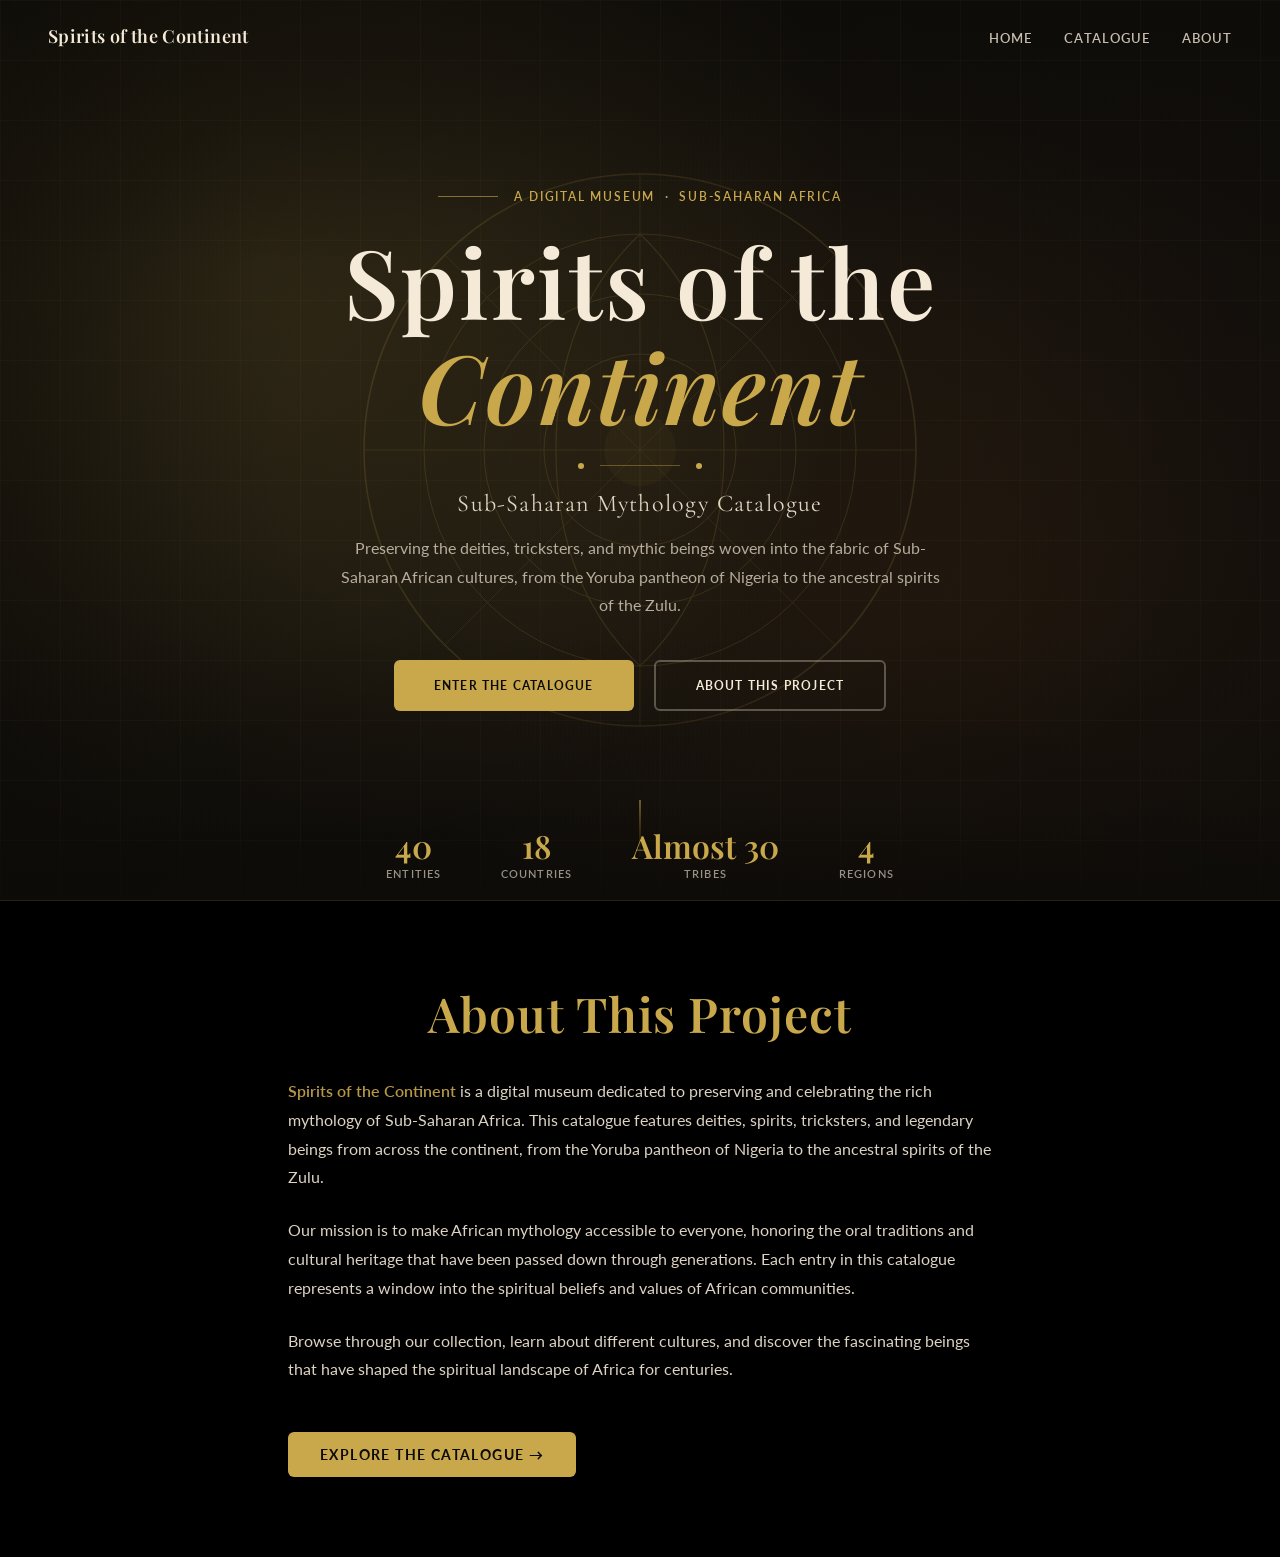
==== commit 860b3dd8: "Fix navigation between home and catalogue pages" ====
--- a/index.html
+++ b/index.html
@@ -1,217 +1,135 @@
-<!doctype html>
-<html>
-  <head>
-    <link rel="preconnect" href="https://fonts.googleapis.com">
-    <link rel="preconnect" href="https://fonts.gstatic.com" crossorigin>
-    <link href="https://fonts.googleapis.com/css2?family=Playfair+Display:ital,wght@0,400;0,600;1,400&family=Cormorant+Garamond:ital,wght@0,300;0,400;1,300&family=Lato:wght@300;400;700&display=swap" rel="stylesheet">
-    <title>Spirits of the Continent | African Mythology Catalogue</title>
-    <meta name="description" content="A catalogue of African mythological figures and deities from across the continent" />
-    <link rel="stylesheet" href="style.css" />
-  </head>
+<!DOCTYPE html>
+<html lang="en">
+<head>
+  <meta charset="UTF-8"/>
+  <meta name="viewport" content="width=device-width, initial-scale=1.0"/>
+  <title>Hero — Spirits of the Continent</title>
+  <link href="https://fonts.googleapis.com/css2?family=Playfair+Display:ital,wght@0,400;0,600;1,400&family=Cormorant+Garamond:wght@300;400&family=Lato:wght@300;400;700&display=swap" rel="stylesheet"/>
+  <link rel="stylesheet" href="style.css"/>
+</head>
+<body>
 
-  <body>
-    <!-- HEADER WITH VIDEO BACKGROUND -->
-    <header class="main-header" id="home">
-      <!-- Video Background -->
-      <video class="header-video-bg" autoplay muted loop playsinline>
-        <source src="assets/index background video.mp4" type="video/mp4">
-      </video>
-      <!-- Overlay for consistent styling -->
-      <div class="header-overlay"></div>
-      
-      <!-- Navigation -->
-      <nav class="header-nav">
-        <a href="hero.html" class="nav-link">Home</a>
-      </nav>
-      
-      <h1 class="title">Spirits of the Continent</h1>
-    </header>
+  <section class="hero-wrap">
 
-    <!-- CATALOGUE SECTION -->
-    <main class="catalogue-section" id="catalogue">
-      
-      <!-- SEARCH & FILTER PANEL -->
-      <div class="filter-panel">
-        
-        <!-- SEARCH BAR -->
-        <div class="search-container">
-          <input 
-            type="text" 
-            id="search-input" 
-            class="search-input" 
-            placeholder="Search by name, country, tribe, or description..."
-          >
-        </div>
+    <!-- Video Background -->
+    <video class="hero-video-bg" autoplay muted loop playsinline>
+      <source src="assets/background video.mp4" type="video/mp4">
+    </video>
 
-        <!-- FILTER CONTROLS -->
-        <div class="filter-controls">
-          
-          <!-- TYPE FILTERS -->
-          <div class="filter-group">
-            <h3 class="filter-label">Filter by Type</h3>
-            <div class="pills-container">
-              <button class="type-pill" data-type="Deity">Deity</button>
-              <button class="type-pill" data-type="Spirit">Spirit</button>
-              <button class="type-pill" data-type="Trickster">Trickster</button>
-              <button class="type-pill" data-type="Monster">Monster</button>
-              <button class="type-pill" data-type="Ancestor">Ancestor</button>
-            </div>
-          </div>
+    <!-- Background overlays for consistent styling -->
+    <div class="bg-wash"></div>
+    <div class="bg-abstract"></div>
+    <div class="bg-abstract2"></div>
 
-          <!-- REGION FILTERS -->
-          <div class="filter-group">
-            <h3 class="filter-label">Filter by Region</h3>
-            <div class="pills-container">
-              <button class="region-pill" data-region="West Africa">West Africa</button>
-              <button class="region-pill" data-region="East Africa">East Africa</button>
-              <button class="region-pill" data-region="Central Africa">Central Africa</button>
-              <button class="region-pill" data-region="Southern Africa">Southern Africa</button>
-            </div>
-          </div>
+    <!-- Adinkra watermark SVG -->
+    <svg class="bg-adinkra" viewBox="0 0 300 300" fill="none" xmlns="http://www.w3.org/2000/svg">
+      <circle cx="150" cy="150" r="138" stroke="#c9a84c" stroke-width="0.8"/>
+      <circle cx="150" cy="150" r="108" stroke="#c9a84c" stroke-width="0.5"/>
+      <circle cx="150" cy="150" r="78"  stroke="#c9a84c" stroke-width="0.5"/>
+      <circle cx="150" cy="150" r="48"  stroke="#c9a84c" stroke-width="0.5"/>
+      <circle cx="150" cy="150" r="18"  fill="#c9a84c" opacity="0.3"/>
+      <line x1="12"  y1="150" x2="288" y2="150" stroke="#c9a84c" stroke-width="0.4"/>
+      <line x1="150" y1="12"  x2="150" y2="288" stroke="#c9a84c" stroke-width="0.4"/>
+      <line x1="52"  y1="52"  x2="248" y2="248" stroke="#c9a84c" stroke-width="0.3"/>
+      <line x1="248" y1="52"  x2="52"  y2="248" stroke="#c9a84c" stroke-width="0.3"/>
+      <path d="M150 42 Q192 82 192 150 Q192 218 150 258 Q108 218 108 150 Q108 82 150 42Z" stroke="#c9a84c" stroke-width="0.6" fill="none"/>
+    </svg>
 
-          <!-- DROPDOWNS ROW -->
-          <div class="filter-row">
-            <!-- COUNTRY DROPDOWN -->
-            <div class="filter-group">
-              <label for="country-filter" class="filter-label">Filter by Country</label>
-              <select id="country-filter" class="filter-select">
-                <option value="">All Countries</option>
-              </select>
-            </div>
+    <div class="bg-vignette"></div>
+    <div class="bg-vignette2"></div>
+    <div class="bg-grid"></div>
 
-            <!-- TRIBE DROPDOWN -->
-            <div class="filter-group">
-              <label for="tribe-filter" class="filter-label">Filter by Tribe</label>
-              <select id="tribe-filter" class="filter-select">
-                <option value="">All Tribes</option>
-              </select>
-            </div>
+    <!-- Nav -->
+    <nav class="hero-nav">
+      <div class="nav-logo">Spirits of the Continent</div>
+      <ul class="nav-links">
+        <li><a href="index.html">Home</a></li>
+        <li><a href="hero.html">Catalogue</a></li>
+        <li><a href="#about">About</a></li>
+      </ul>
+    </nav>
 
-            <!-- SORT DROPDOWN -->
-            <div class="filter-group">
-              <label for="sort-select" class="filter-label">Sort By</label>
-              <select id="sort-select" class="filter-select">
-                <option value="a-z">A – Z</option>
-                <option value="z-a">Z – A</option>
-                <option value="region">By Region</option>
-                <option value="type">By Type</option>
-              </select>
-            </div>
-          </div>
-
-          <!-- SECOND ROW: FAVORITES & RESET -->
-          <div class="filter-row">
-            <!-- FAVORITES BUTTON -->
-            <div class="filter-group">
-              <button id="favorites-btn" class="btn-favorites">
-                <span class="favorites-icon">★</span> View Favorites
-                <span id="favorites-count" class="favorites-count">0</span>
-              </button>
-            </div>
-
-            <!-- RESET BUTTON -->
-            <div class="filter-group">
-              <button id="reset-btn" class="btn-reset">Reset All</button>
-            </div>
-          </div>
-        </div>
+    <!-- Main content -->
+    <div class="hero-content">
+      <div class="hero-tag">
+        <div class="hero-tag-line"></div>
+        <span>A digital museum &nbsp;·&nbsp; Sub-Saharan Africa</span>
       </div>
 
-      <!-- MYTHS GRID -->
-      <div id="myths-grid" class="myths-grid">
-        <!-- Cards rendered by JavaScript -->
+      <h1 class="hero-title">
+        Spirits of the
+        <em>Continent</em>
+      </h1>
+
+      <div class="hero-divider">
+        <div class="divider-dot"></div>
+        <div class="divider-line"></div>
+        <div class="divider-dot"></div>
       </div>
-    </main>
 
-    <!-- ADD DEITY SECTION -->
-    <section class="add-deity-section">
-      <div class="add-deity-container">
-        <h2 class="section-title">Contribute to the Archive</h2>
-        <p class="section-subtitle">Add a new deity, spirit, or figure to our collection</p>
-        
-        <form id="add-deity-form" class="deity-form">
-          <div class="form-group">
-            <label for="deity-name">Name *</label>
-            <input type="text" id="deity-name" required>
-          </div>
+      <p class="hero-subtitle">Sub-Saharan Mythology Catalogue</p>
 
-          <div class="form-row">
-            <div class="form-group">
-              <label for="deity-type">Type *</label>
-              <select id="deity-type" required>
-                <option value="">Select Type</option>
-                <option value="Deity">Deity</option>
-                <option value="Spirit">Spirit</option>
-                <option value="Trickster">Trickster</option>
-                <option value="Monster">Monster</option>
-                <option value="Ancestor">Ancestor</option>
-              </select>
-            </div>
+      <p class="hero-desc">
+        Preserving the deities, tricksters, and mythic beings woven into the fabric of Sub-Saharan African cultures, from the Yoruba pantheon of Nigeria to the ancestral spirits of the Zulu.
+      </p>
 
-            <div class="form-group">
-              <label for="deity-country">Country *</label>
-              <input type="text" id="deity-country" required>
-            </div>
-          </div>
-
-          <div class="form-row">
-            <div class="form-group">
-              <label for="deity-region">Region *</label>
-              <select id="deity-region" required>
-                <option value="">Select Region</option>
-                <option value="West Africa">West Africa</option>
-                <option value="East Africa">East Africa</option>
-                <option value="Central Africa">Central Africa</option>
-                <option value="Southern Africa">Southern Africa</option>
-              </select>
-            </div>
-
-            <div class="form-group">
-              <label for="deity-tribe">Tribe</label>
-              <input type="text" id="deity-tribe">
-            </div>
-          </div>
-
-          <div class="form-group">
-            <label for="deity-image">Image</label>
-            <input type="file" id="deity-image" accept="image/*">
-          </div>
-
-          <div class="form-group">
-            <label for="deity-description">Description *</label>
-            <textarea id="deity-description" required></textarea>
-          </div>
-
-          <div class="form-group">
-            <label for="deity-lore">Extended Lore</label>
-            <textarea id="deity-lore"></textarea>
-          </div>
-
-          <div class="form-actions">
-            <button type="submit" class="btn-submit">Add to Archive</button>
-            <button type="button" id="clear-form-btn" class="btn-clear">Clear Form</button>
-          </div>
-        </form>
-      </div>
-    </section>
-
-    <!-- DETAIL MODAL -->
-    <div id="detail-modal" class="modal">
-      <!-- Content rendered by JavaScript -->
-    </div>
-
-    <!-- EDIT MODAL -->
-    <div id="edit-modal" class="modal">
-      <div class="modal-content">
-        <button class="modal-close">&times;</button>
-        <div class="modal-body">
-          <form id="edit-deity-form" class="deity-form">
-            <!-- Form content rendered by JavaScript -->
-          </form>
-        </div>
+      <div class="hero-actions">
+        <button class="btn-primary" onclick="window.location.href='hero.html'">
+          Enter the Catalogue
+        </button>
+        <button class="btn-ghost" onclick="document.getElementById('about').scrollIntoView({behavior: 'smooth'})">About this Project</button>
       </div>
     </div>
 
-    <script type="text/javascript" src="scripts.js"></script>
-  </body>
-</html>
+    <!-- Scroll indicator -->
+    <div class="hero-scroll">
+      <div class="scroll-track"></div>
+    </div>
+
+    <!-- Stats bar -->
+    <div class="hero-bar">
+      <div class="bar-item">
+        <div class="bar-num" id="stat-total">40</div>
+        <div class="bar-label">Entities</div>
+      </div>
+      <div class="bar-item">
+        <div class="bar-num">18</div>
+        <div class="bar-label">Countries</div>
+      </div>
+      <div class="bar-item">
+        <div class="bar-num">Almost 30</div>
+        <div class="bar-label">Tribes</div>
+      </div>
+      <div class="bar-item">
+        <div class="bar-num">4</div>
+        <div class="bar-label">Regions</div>
+      </div>
+    </div>
+
+  </section>
+
+  <!-- ABOUT SECTION (Separate from hero, black background) -->
+  <section class="about-section-dark" id="about">
+    <div class="about-container">
+      <h2 class="about-title-dark">About This Project</h2>
+      <p class="about-text-dark">
+        <strong>Spirits of the Continent</strong> is a digital museum dedicated to preserving and celebrating 
+        the rich mythology of Sub-Saharan Africa. This catalogue features deities, spirits, tricksters, 
+        and legendary beings from across the continent, from the Yoruba pantheon of Nigeria to the 
+        ancestral spirits of the Zulu.
+      </p>
+      <p class="about-text-dark">
+        Our mission is to make African mythology accessible to everyone, honoring the oral traditions 
+        and cultural heritage that have been passed down through generations. Each entry in this 
+        catalogue represents a window into the spiritual beliefs and values of African communities.
+      </p>
+      <p class="about-text-dark">
+        Browse through our collection, learn about different cultures, and discover the fascinating 
+        beings that have shaped the spiritual landscape of Africa for centuries.
+      </p>
+      <a href="hero.html" class="about-cta-button">Explore the Catalogue →</a>
+    </div>
+  </section>
+
+</body>
+</html>
